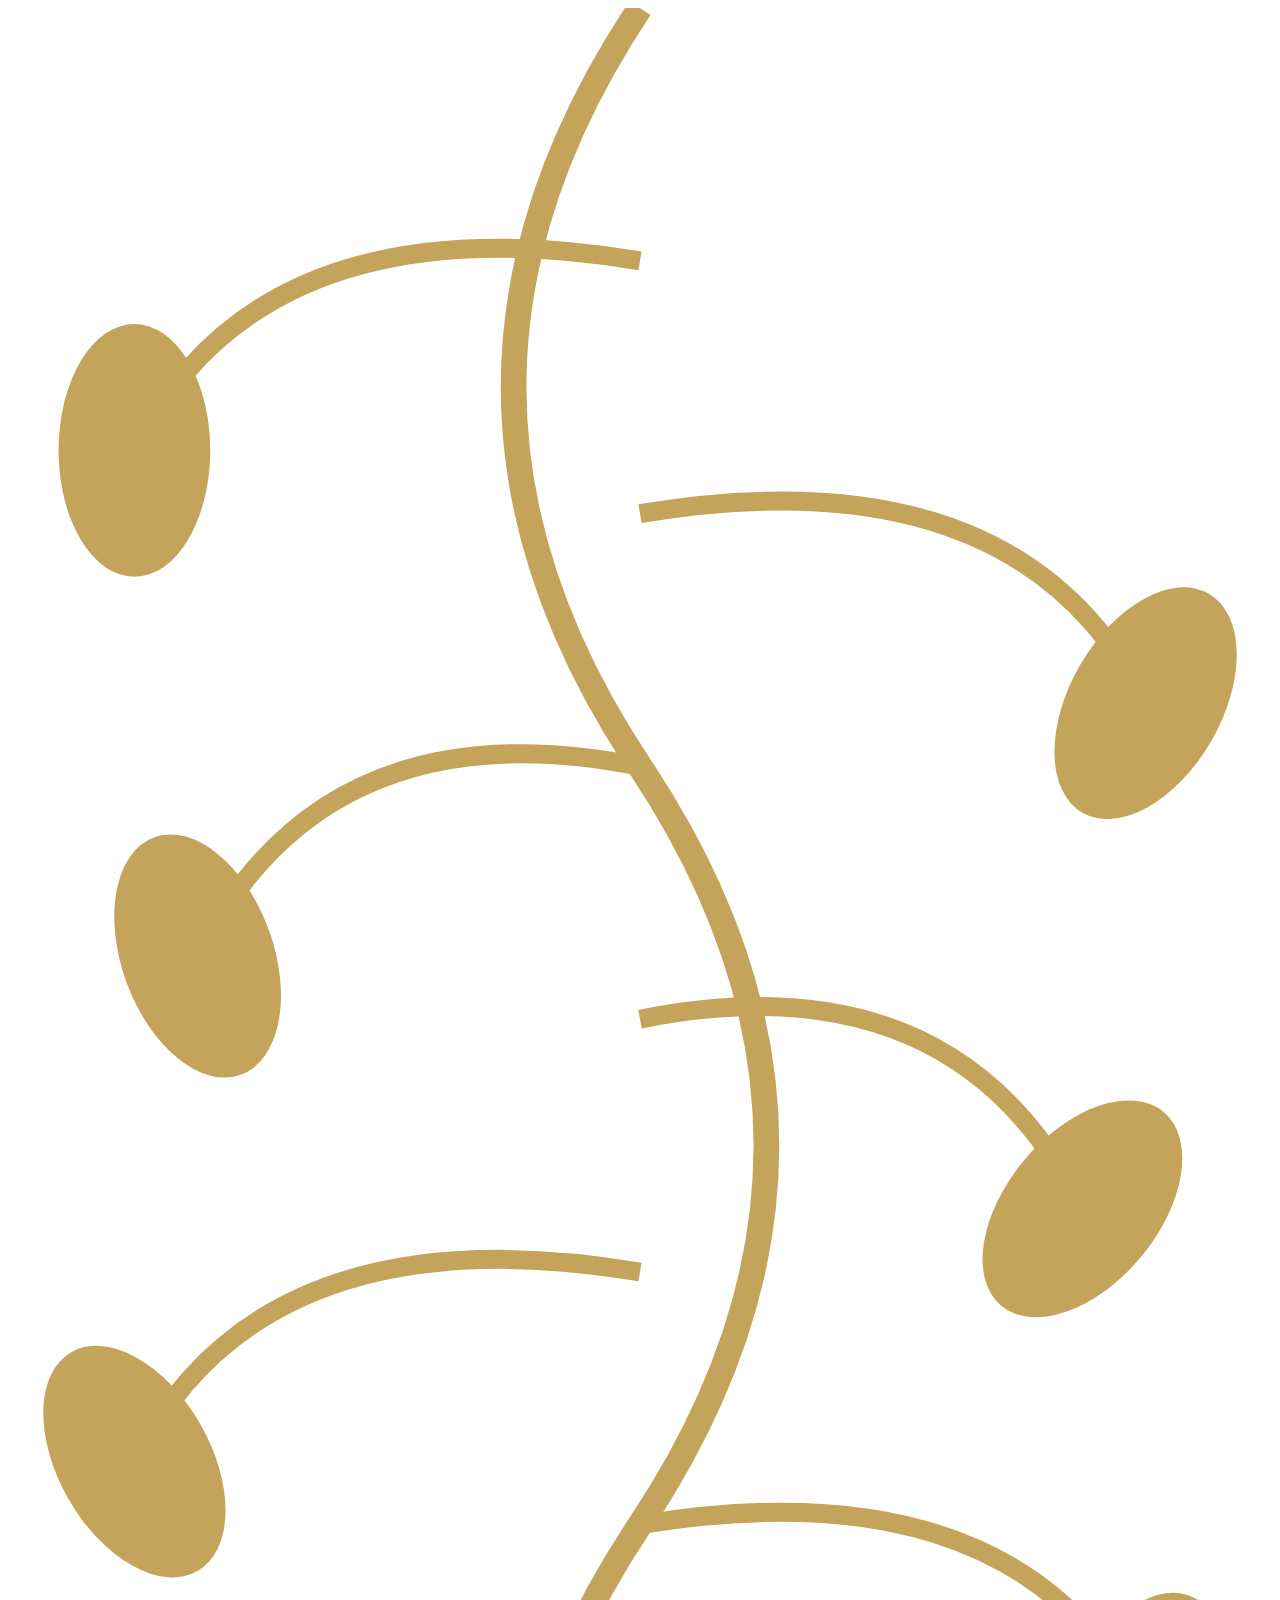
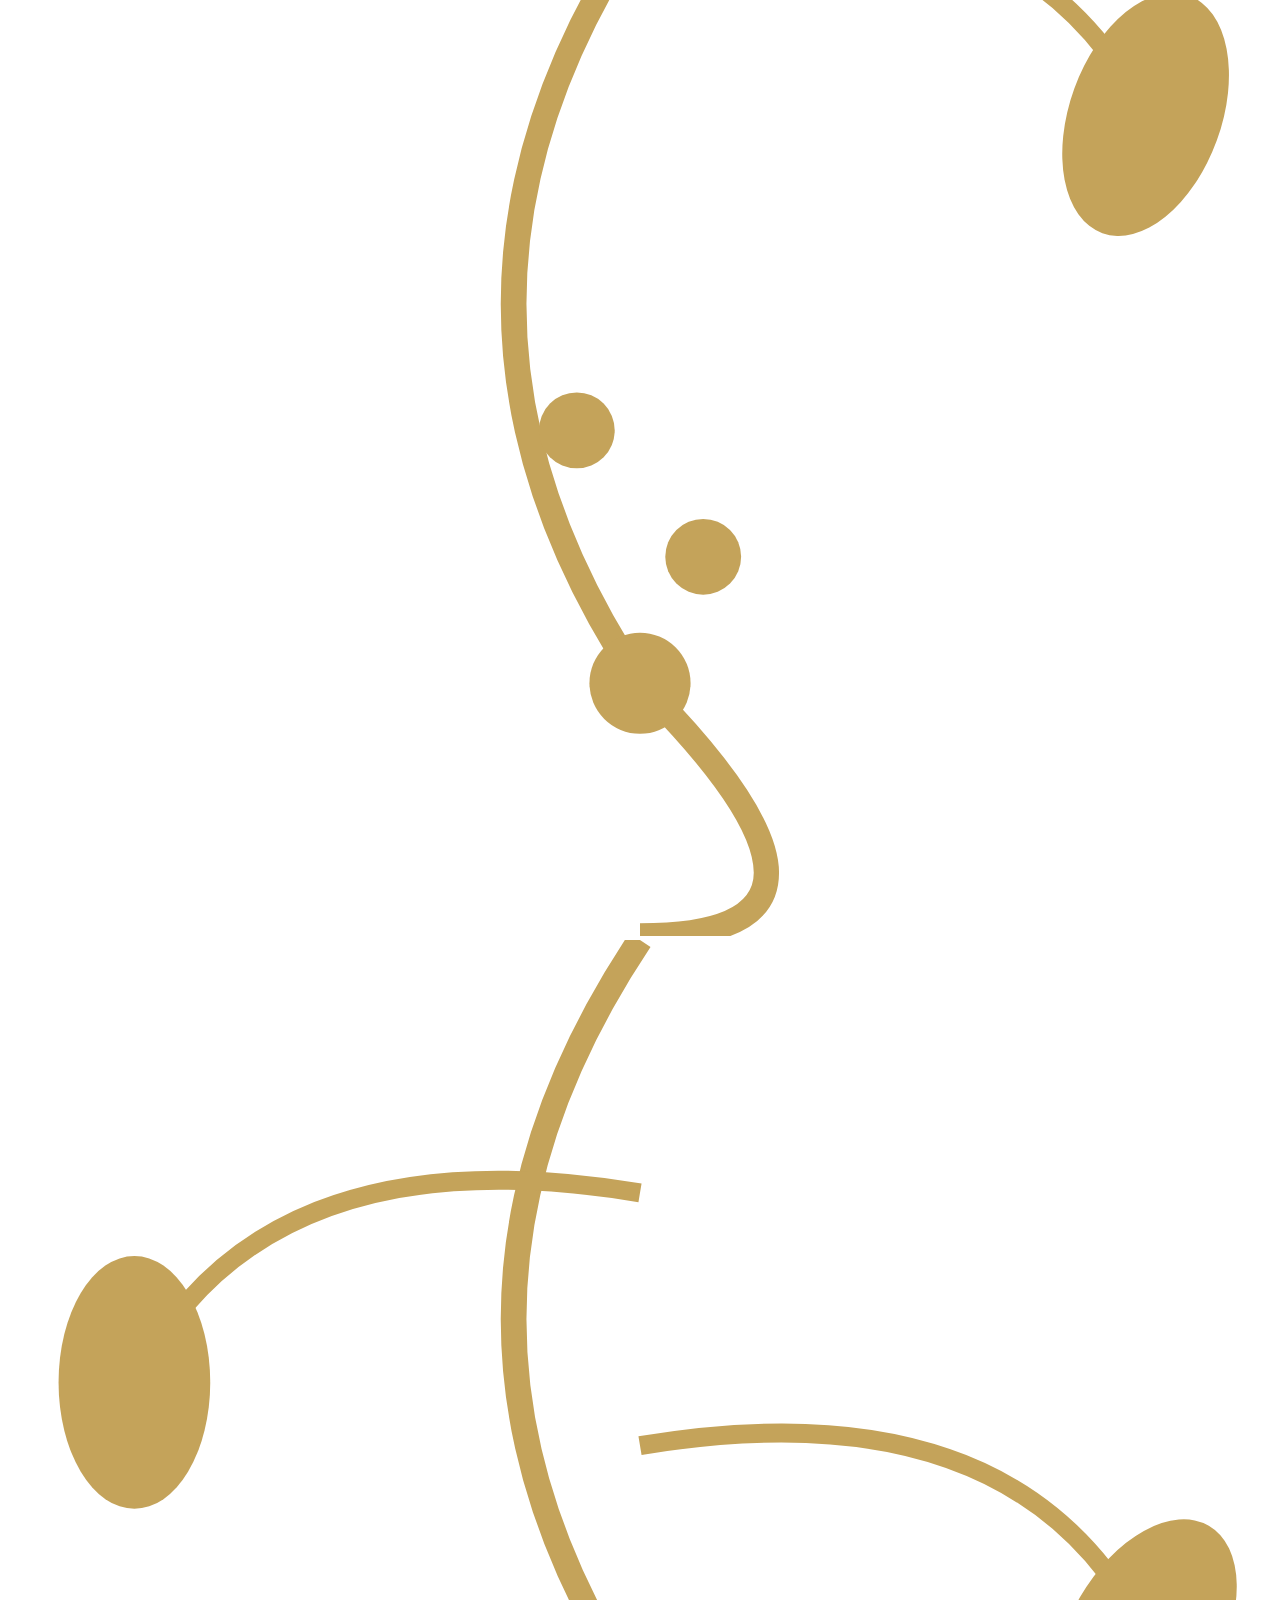
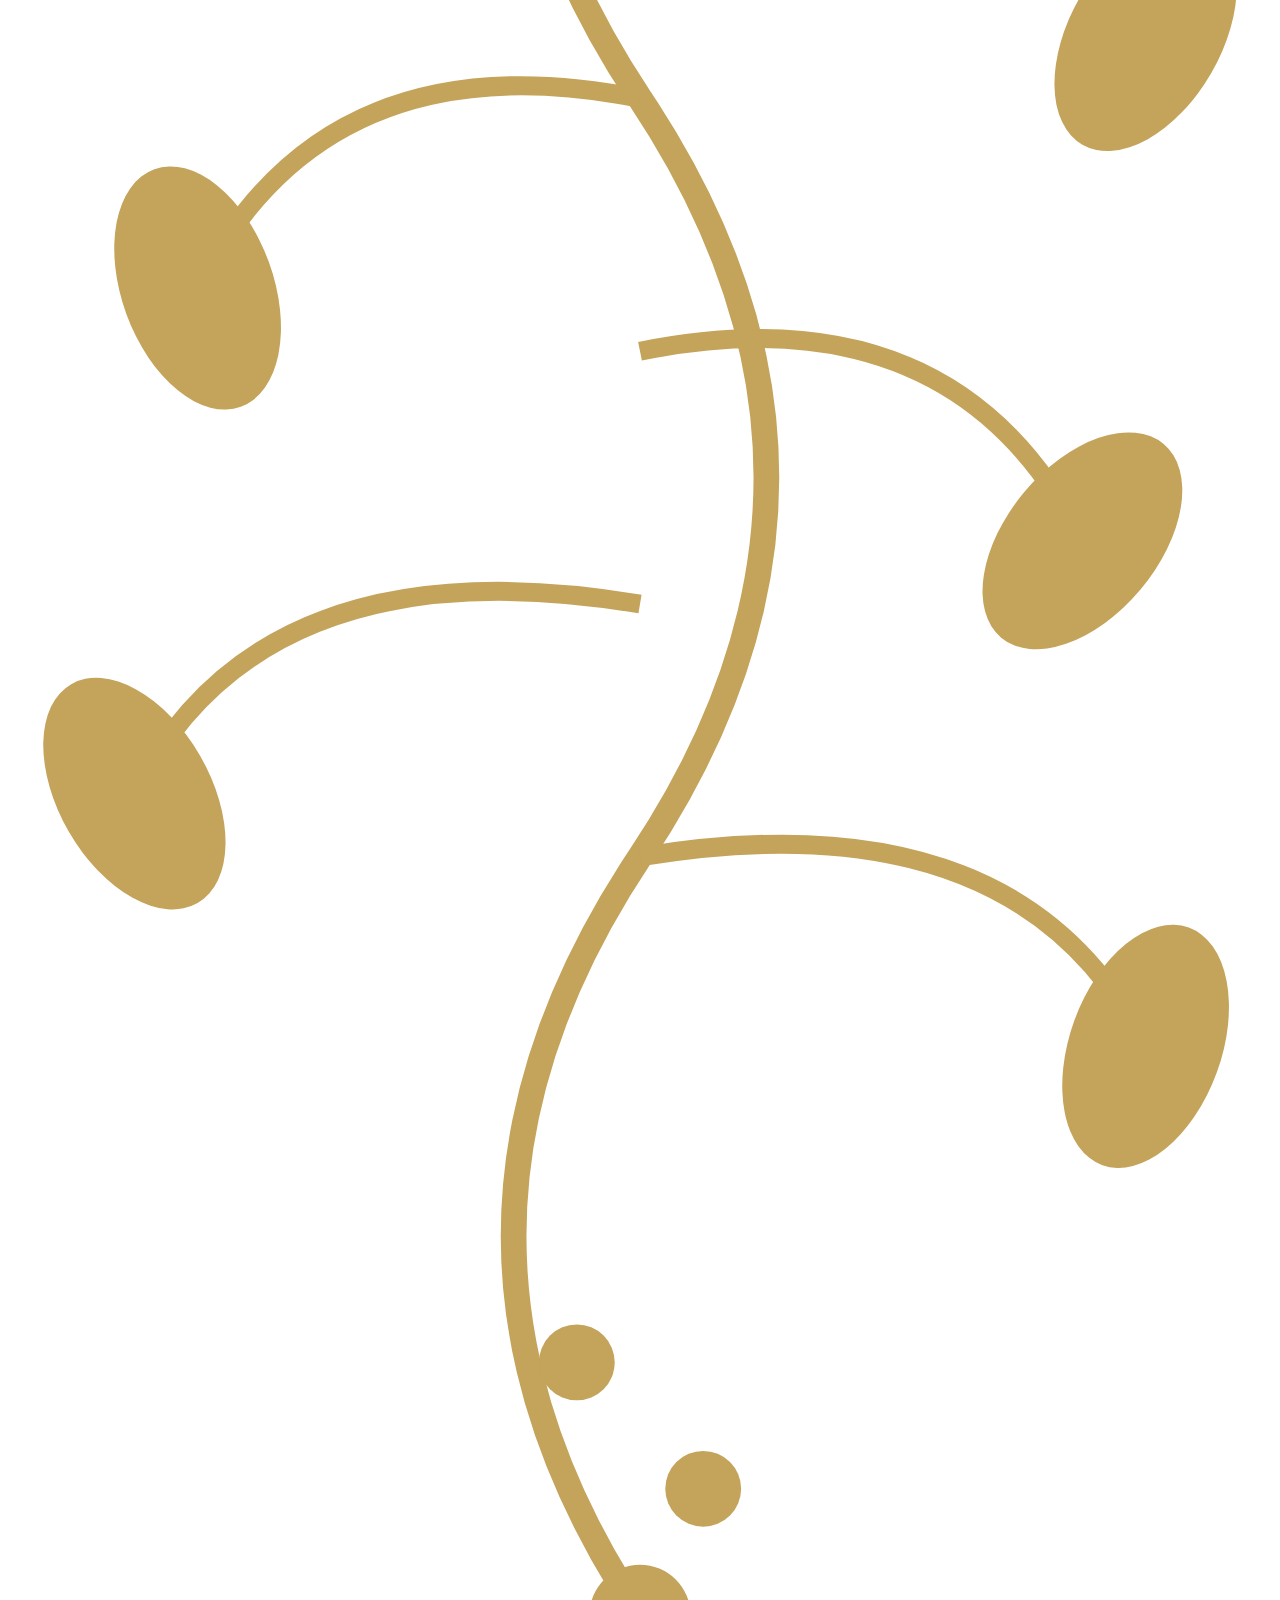
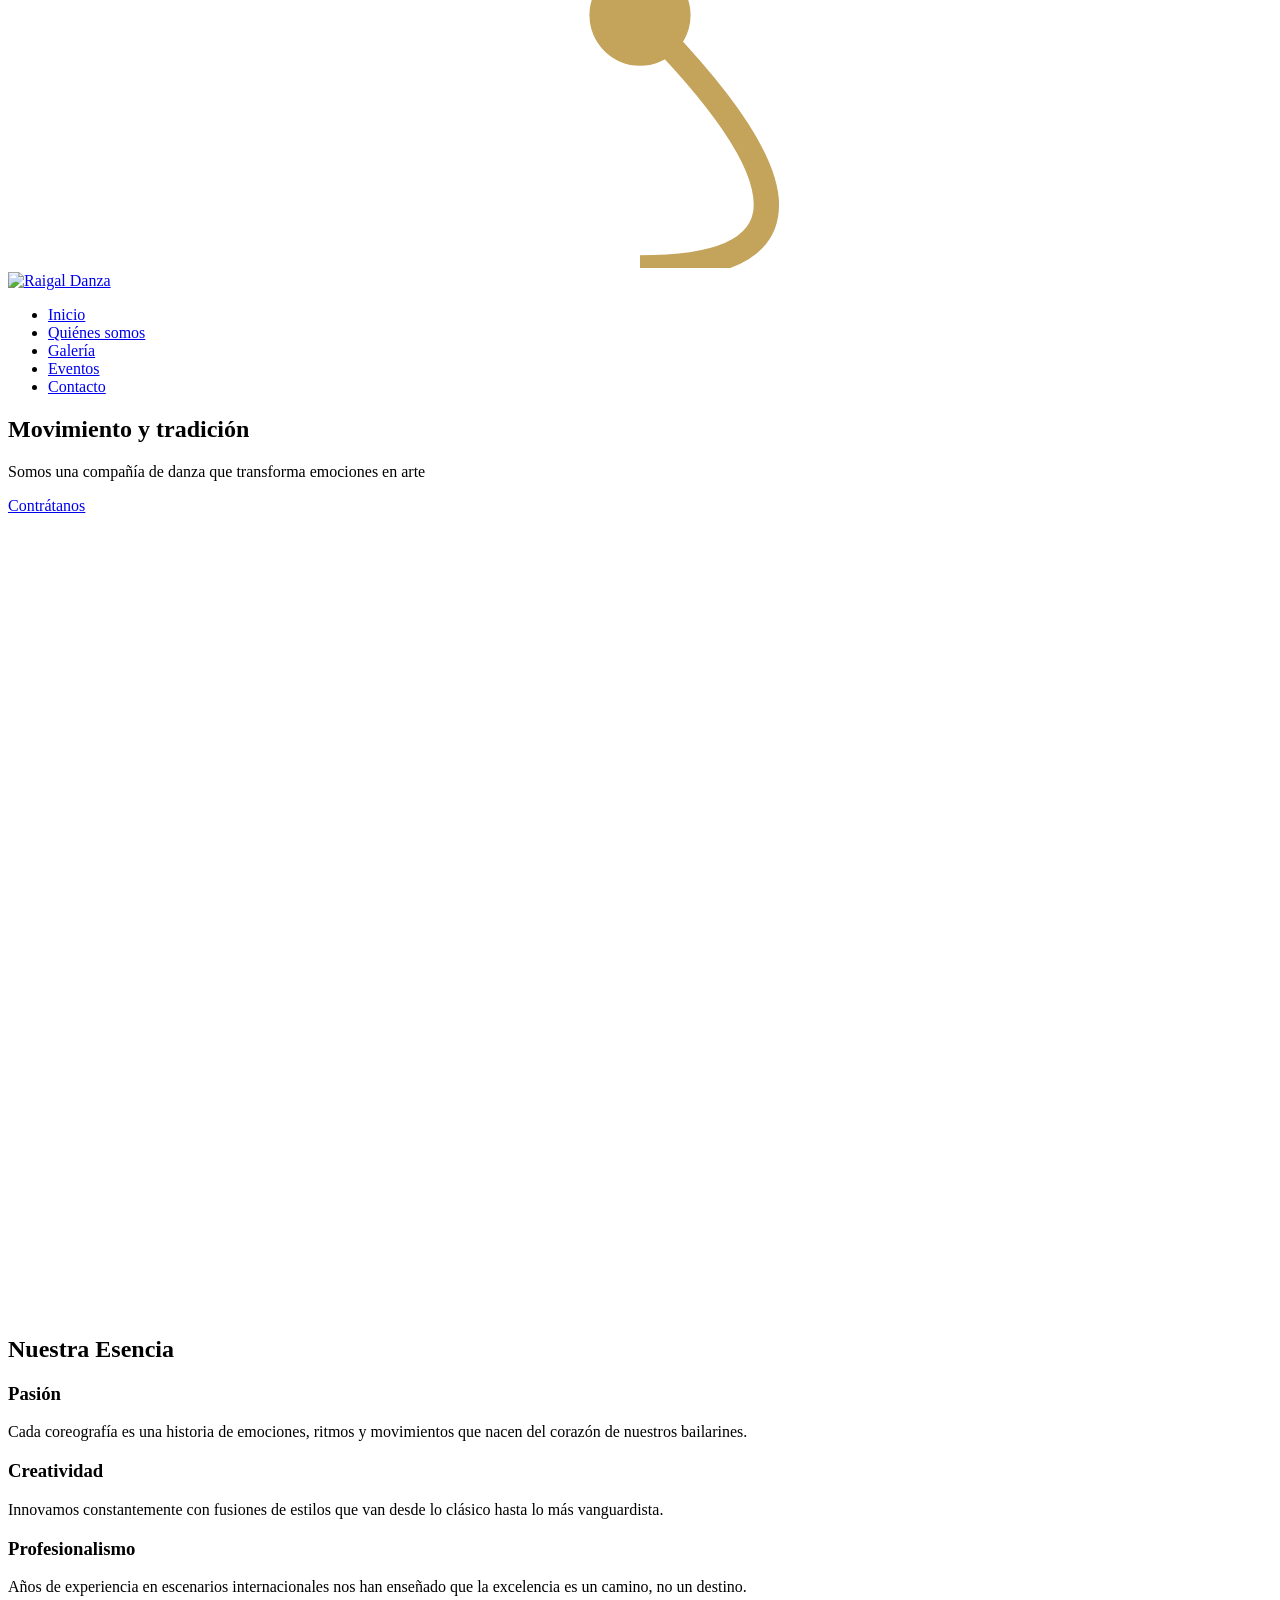
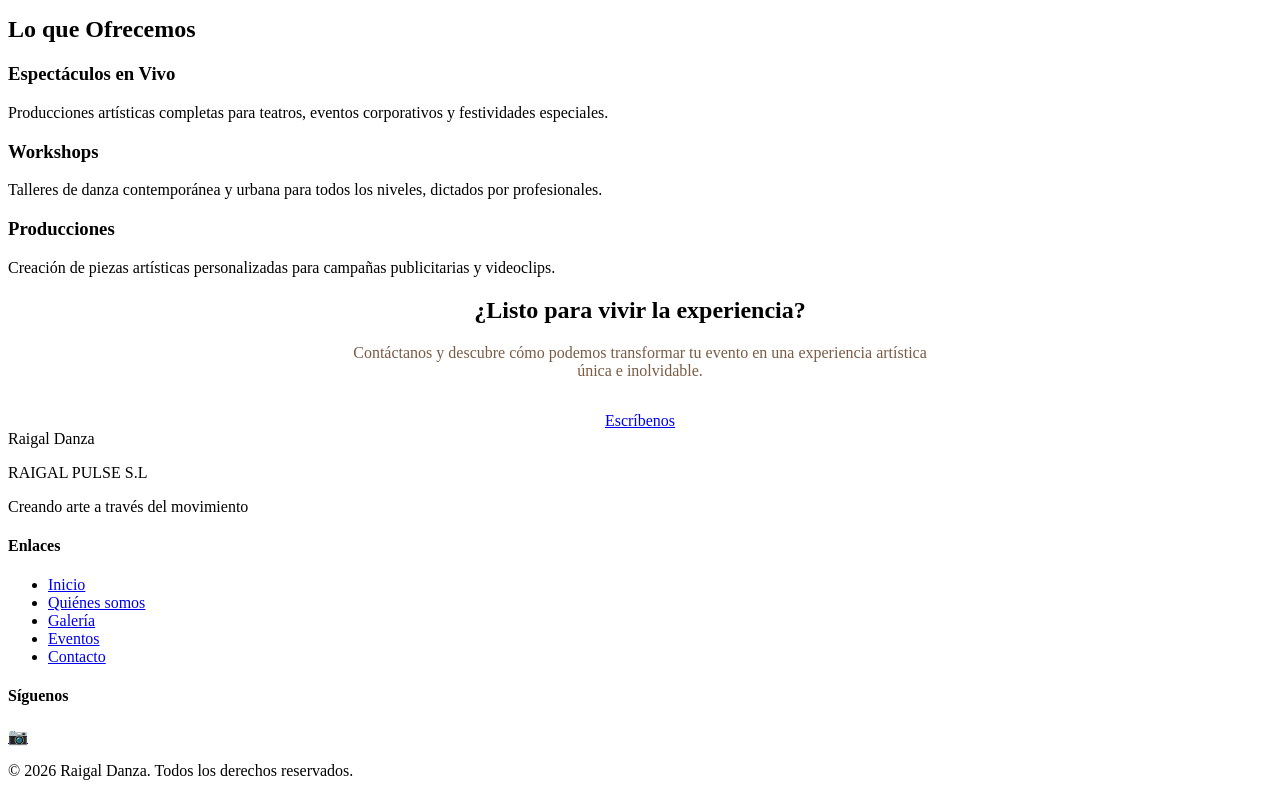
==== index.html @ f5131477 "Add files via upload" ====
<!DOCTYPE html>
<html lang="es">
<head>
    <meta charset="UTF-8">
    <meta name="viewport" content="width=device-width, initial-scale=1.0">
    <title>Raigal Danza</title>
    <link rel="stylesheet" href="css/style.css">
    <link rel="icon" href="data:image/svg+xml,<svg xmlns='http://www.w3.org/2000/svg' viewBox='0 0 100 100'><text y='.9em' font-size='90'>💃</text></svg>">
</head>
<body>
    <!-- Enredaderas decorativas -->
    <div class="vine-decoration vine-left">
        <svg viewBox="0 0 100 200" xmlns="http://www.w3.org/2000/svg">
            <path d="M50 0 Q30 30 50 60 Q70 90 50 120 Q30 150 50 180 Q70 200 50 200" stroke="#c4a35a" stroke-width="2" fill="none"/>
            <path d="M50 20 Q20 15 10 35" stroke="#c4a35a" stroke-width="1.5" fill="none"/>
            <path d="M50 40 Q80 35 90 55" stroke="#c4a35a" stroke-width="1.5" fill="none"/>
            <path d="M50 60 Q25 55 15 75" stroke="#c4a35a" stroke-width="1.5" fill="none"/>
            <path d="M50 80 Q75 75 85 95" stroke="#c4a35a" stroke-width="1.5" fill="none"/>
            <path d="M50 100 Q20 95 10 115" stroke="#c4a35a" stroke-width="1.5" fill="none"/>
            <path d="M50 120 Q80 115 90 135" stroke="#c4a35a" stroke-width="1.5" fill="none"/>
            <ellipse cx="10" cy="35" rx="6" ry="10" fill="#c4a35a"/>
            <ellipse cx="90" cy="55" rx="6" ry="10" fill="#c4a35a" transform="rotate(30 90 55)"/>
            <ellipse cx="15" cy="75" rx="6" ry="10" fill="#c4a35a" transform="rotate(-20 15 75)"/>
            <ellipse cx="85" cy="95" rx="6" ry="10" fill="#c4a35a" transform="rotate(40 85 95)"/>
            <ellipse cx="10" cy="115" rx="6" ry="10" fill="#c4a35a" transform="rotate(-30 10 115)"/>
            <ellipse cx="90" cy="135" rx="6" ry="10" fill="#c4a35a" transform="rotate(20 90 135)"/>
            <circle cx="50" cy="180" r="4" fill="#c4a35a"/>
            <circle cx="45" cy="160" r="3" fill="#c4a35a"/>
            <circle cx="55" cy="170" r="3" fill="#c4a35a"/>
        </svg>
    </div>
    <div class="vine-decoration vine-right">
        <svg viewBox="0 0 100 200" xmlns="http://www.w3.org/2000/svg">
            <path d="M50 0 Q30 30 50 60 Q70 90 50 120 Q30 150 50 180 Q70 200 50 200" stroke="#c4a35a" stroke-width="2" fill="none"/>
            <path d="M50 20 Q20 15 10 35" stroke="#c4a35a" stroke-width="1.5" fill="none"/>
            <path d="M50 40 Q80 35 90 55" stroke="#c4a35a" stroke-width="1.5" fill="none"/>
            <path d="M50 60 Q25 55 15 75" stroke="#c4a35a" stroke-width="1.5" fill="none"/>
            <path d="M50 80 Q75 75 85 95" stroke="#c4a35a" stroke-width="1.5" fill="none"/>
            <path d="M50 100 Q20 95 10 115" stroke="#c4a35a" stroke-width="1.5" fill="none"/>
            <path d="M50 120 Q80 115 90 135" stroke="#c4a35a" stroke-width="1.5" fill="none"/>
            <ellipse cx="10" cy="35" rx="6" ry="10" fill="#c4a35a"/>
            <ellipse cx="90" cy="55" rx="6" ry="10" fill="#c4a35a" transform="rotate(30 90 55)"/>
            <ellipse cx="15" cy="75" rx="6" ry="10" fill="#c4a35a" transform="rotate(-20 15 75)"/>
            <ellipse cx="85" cy="95" rx="6" ry="10" fill="#c4a35a" transform="rotate(40 85 95)"/>
            <ellipse cx="10" cy="115" rx="6" ry="10" fill="#c4a35a" transform="rotate(-30 10 115)"/>
            <ellipse cx="90" cy="135" rx="6" ry="10" fill="#c4a35a" transform="rotate(20 90 135)"/>
            <circle cx="50" cy="180" r="4" fill="#c4a35a"/>
            <circle cx="45" cy="160" r="3" fill="#c4a35a"/>
            <circle cx="55" cy="170" r="3" fill="#c4a35a"/>
        </svg>
    </div>
    <nav class="navbar">
        <div class="nav-container">
            <a href="index.html" class="logo">
                <img src="images/logo.jpg" alt="Raigal Danza" class="logo-img">
            </a>
            <ul class="nav-menu">
                <li><a href="index.html" class="nav-link active">Inicio</a></li>
                <li><a href="compania.html" class="nav-link">Quiénes somos</a></li>
                <li><a href="galeria.html" class="nav-link">Galería</a></li>
                <li><a href="eventos.html" class="nav-link">Eventos</a></li>
                <li><a href="contacto.html" class="nav-link">Contacto</a></li>
            </ul>
            <div class="hamburger">
                <span></span>
                <span></span>
                <span></span>
            </div>
        </div>
    </nav>

    <section class="hero" style="height: 100vh; background: linear-gradient(rgba(255, 255, 255, 0.85), rgba(255, 255, 255, 0.85)), url('images/company/fondo.jpg') center/cover no-repeat;">
        <div class="hero-content">
            <h1>Movimiento y <span>tradición</span></h1>
            <p>Somos una compañía de danza que transforma emociones en arte</p>
            <a href="contacto.html" class="btn">Contrátanos</a>
        </div>
    </section>

    <section class="container">
        <h2 class="section-title fade-in">Nuestra <span>Esencia</span></h2>
        <div class="about-grid">
            <div class="about-card fade-in">
                <h3>Pasión</h3>
                <p>Cada coreografía es una historia de emociones, ritmos y movimientos que nacen del corazón de nuestros bailarines.</p>
            </div>
            <div class="about-card fade-in">
                <h3>Creatividad</h3>
                <p>Innovamos constantemente con fusiones de estilos que van desde lo clásico hasta lo más vanguardista.</p>
            </div>
            <div class="about-card fade-in">
                <h3>Profesionalismo</h3>
                <p>Años de experiencia en escenarios internacionales nos han enseñado que la excelencia es un camino, no un destino.</p>
            </div>
        </div>
    </section>

    <section class="container">
        <h2 class="section-title fade-in">Lo que <span>Ofrecemos</span></h2>
        <div class="about-grid">
            <div class="about-card fade-in">
                <h3>Espectáculos en Vivo</h3>
                <p>Producciones artísticas completas para teatros, eventos corporativos y festividades especiales.</p>
            </div>
            <div class="about-card fade-in">
                <h3>Workshops</h3>
                <p>Talleres de danza contemporánea y urbana para todos los niveles, dictados por profesionales.</p>
            </div>
            <div class="about-card fade-in">
                <h3>Producciones</h3>
                <p>Creación de piezas artísticas personalizadas para campañas publicitarias y videoclips.</p>
            </div>
        </div>
    </section>

    <section class="container" style="text-align: center;">
        <h2 class="section-title fade-in">¿Listo para vivir la <span>experiencia</span>?</h2>
        <p class="fade-in" style="max-width: 600px; margin: 0 auto 2rem; color: #7a5c45;">
            Contáctanos y descubre cómo podemos transformar tu evento en una experiencia artística única e inolvidable.
        </p>
        <a href="contacto.html" class="btn fade-in">Escríbenos</a>
    </section>

    <footer>
        <div class="container">
            <div class="footer-content">
                <div class="footer-section">
                    <div class="footer-logo">Raigal Danza</div>
                    <p>RAIGAL PULSE S.L</p>
                    <p style="margin-top: 0.5rem;">Creando arte a través del movimiento</p>
                </div>
                <div class="footer-section">
                    <h4>Enlaces</h4>
                    <ul>
                        <li><a href="index.html">Inicio</a></li>
                        <li><a href="compania.html">Quiénes somos</a></li>
                        <li><a href="galeria.html">Galería</a></li>
                        <li><a href="eventos.html">Eventos</a></li>
                        <li><a href="contacto.html">Contacto</a></li>
                    </ul>
                </div>
                <div class="footer-section">
                    <h4>Síguenos</h4>
                    <div class="social-links">
                        <a href="https://www.instagram.com/ciaraigaldanza" target="_blank" title="Instagram">📷</a>
                    </div>
                </div>
            </div>
            <div class="footer-bottom">
                <p>© 2026 Raigal Danza. Todos los derechos reservados.</p>
            </div>
        </div>
    </footer>

    <script src="js/script.js"></script>
</body>
</html>
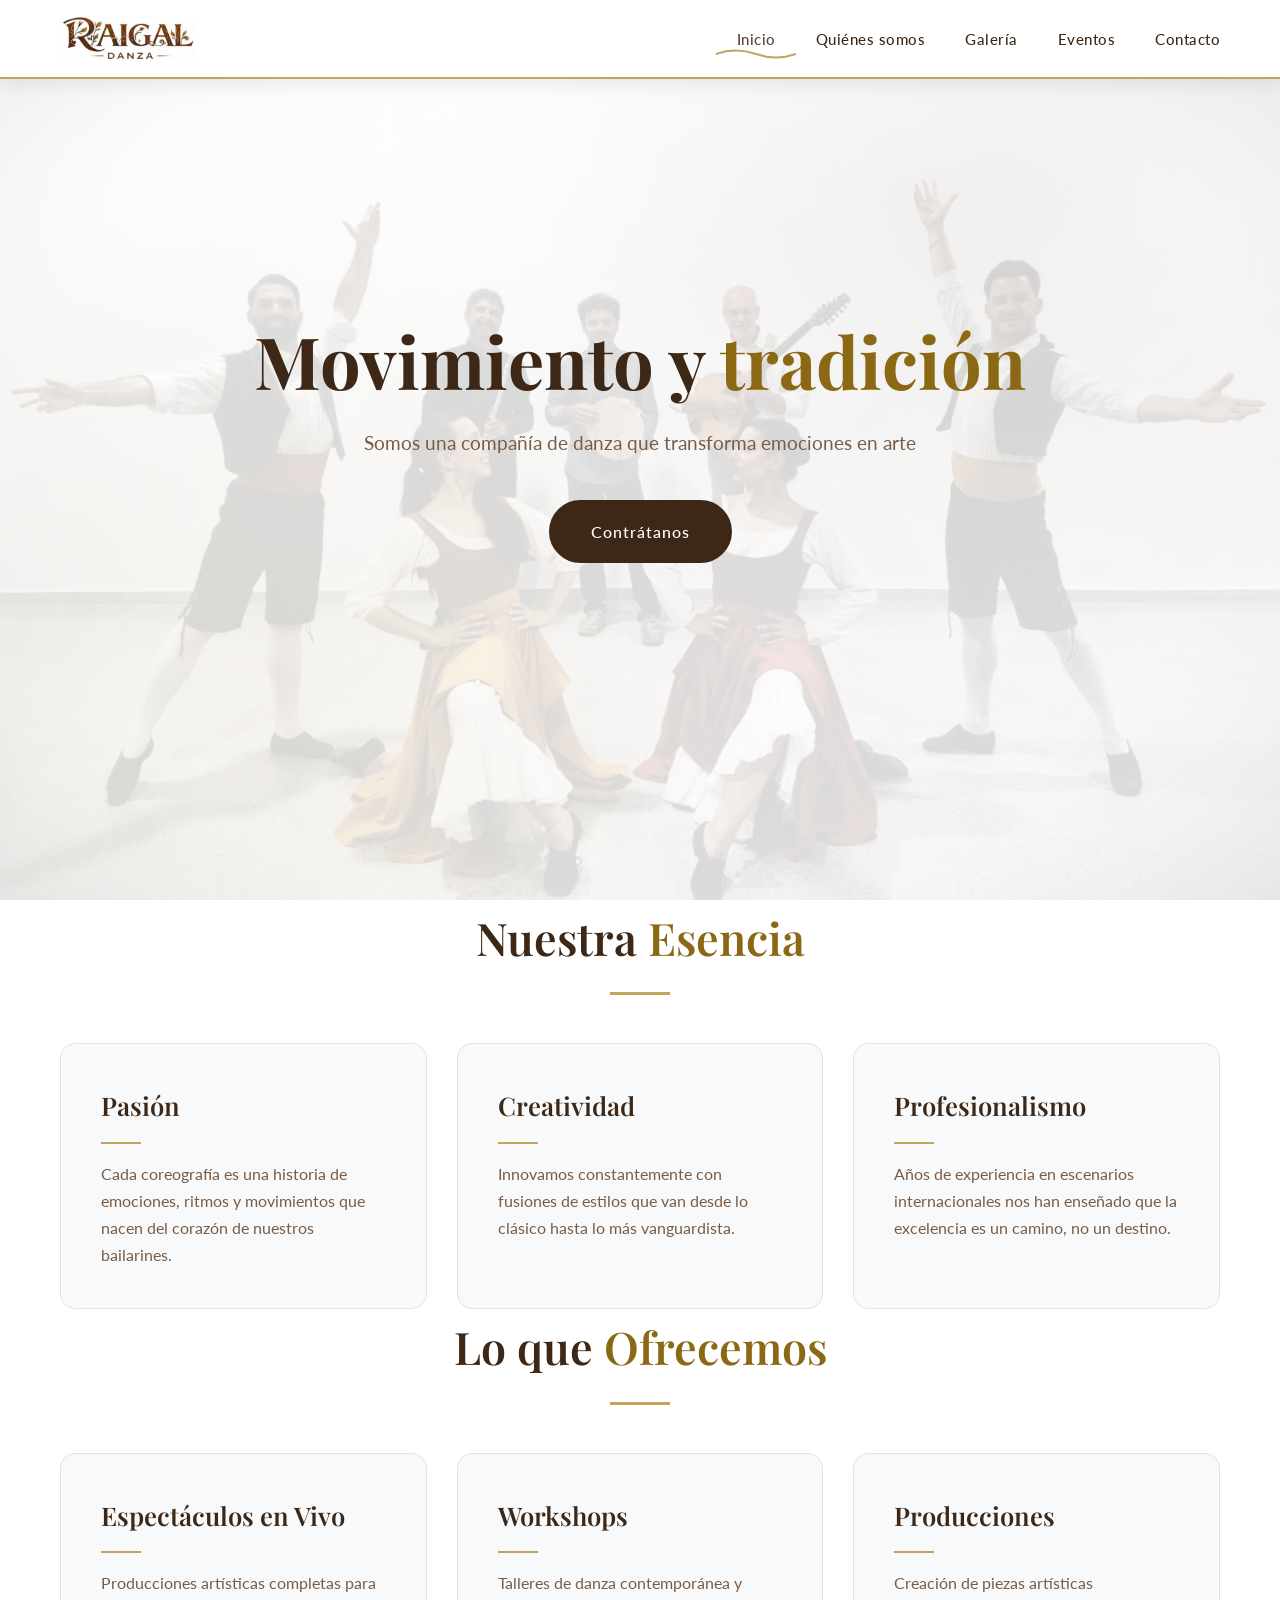
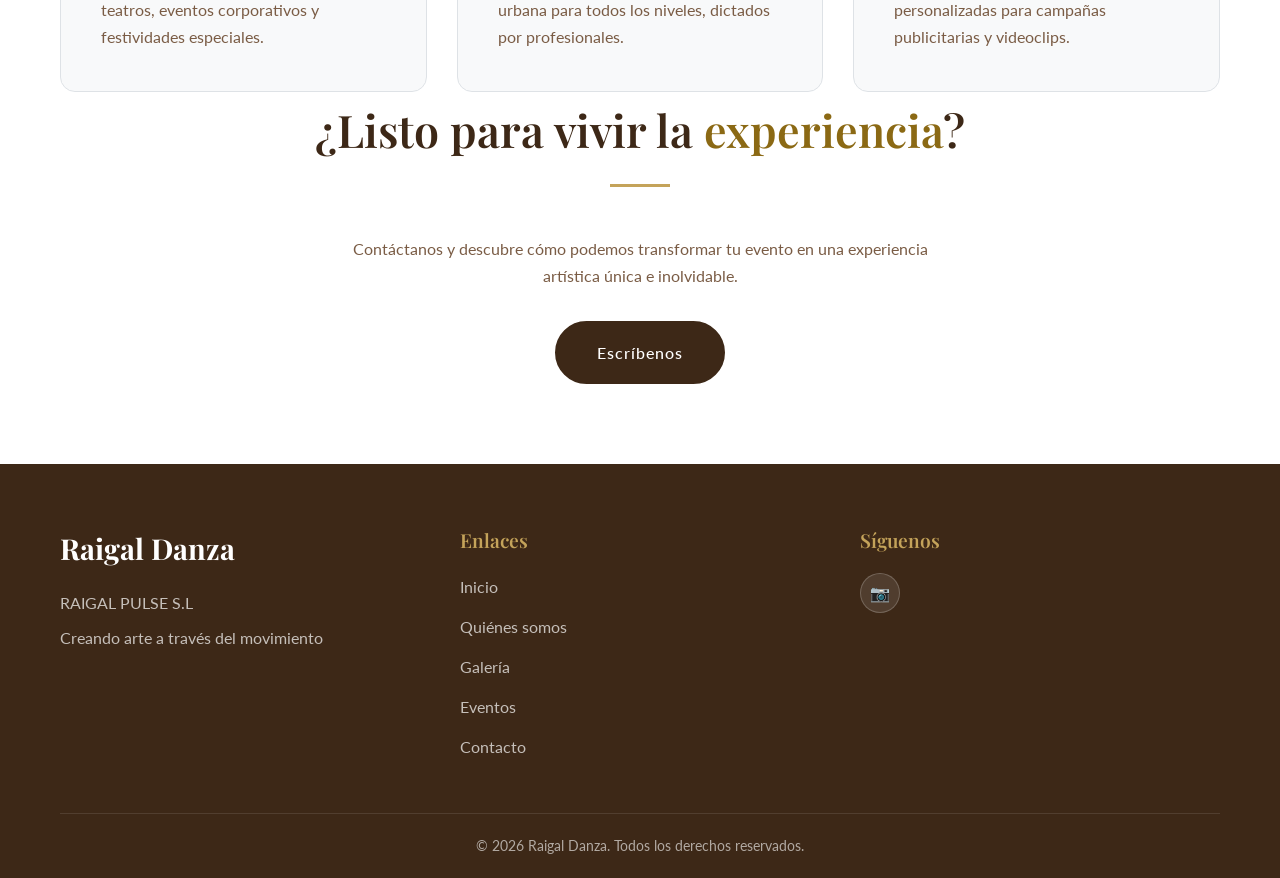
==== commit 62fc8855: "Add files via upload" ====
--- a/index.html
+++ b/index.html
@@ -5,7 +5,7 @@
     <meta name="viewport" content="width=device-width, initial-scale=1.0">
     <title>Raigal Danza</title>
     <link rel="stylesheet" href="css/style.css">
-    <link rel="icon" href="data:image/svg+xml,<svg xmlns='http://www.w3.org/2000/svg' viewBox='0 0 100 100'><text y='.9em' font-size='90'>💃</text></svg>">
+    <link rel="icon" href="images/favicon.png" type="image/png">
 </head>
 <body>
     <!-- Enredaderas decorativas -->
--- a/css/style.css
+++ b/css/style.css
@@ -0,0 +1,814 @@
+@import url('https://fonts.googleapis.com/css2?family=Playfair+Display:wght@400;500;600;700&family=Lato:wght@300;400;500;600&display=swap');
+
+:root {
+    --white: #ffffff;
+    --white-light: #f8f9fa;
+    --white-dark: #e9ecef;
+    --white-medium: #f0f0f0;
+    --brown-dark: #3d2817;
+    --brown: #5c4033;
+    --brown-light: #7a5c45;
+    --black: #1a1a1a;
+    --black-light: #2d2d2d;
+    --accent: #8b6914;
+    --accent-gold: #c4a35a;
+    --border-light: #dee2e6;
+    --shadow: rgba(0, 0, 0, 0.1);
+}
+
+* {
+    margin: 0;
+    padding: 0;
+    box-sizing: border-box;
+}
+
+html {
+    scroll-behavior: smooth;
+}
+
+body {
+    font-family: 'Lato', sans-serif;
+    background-color: var(--white);
+    color: var(--brown-dark);
+    line-height: 1.7;
+    overflow-x: hidden;
+    position: relative;
+}
+
+/* Decorative vines SVG */
+.vine-decoration {
+    position: fixed;
+    width: 200px;
+    height: 400px;
+    pointer-events: none;
+    z-index: 0;
+    opacity: 0.25;
+}
+
+.vine-left {
+    top: 0;
+    left: 0;
+}
+
+.vine-right {
+    bottom: 0;
+    right: 0;
+    transform: scaleX(-1);
+}
+
+.vine-decoration svg {
+    width: 100%;
+    height: 100%;
+}
+
+h1, h2, h3, h4, h5, h6 {
+    font-family: 'Playfair Display', serif;
+    font-weight: 600;
+    color: var(--brown-dark);
+}
+
+a {
+    text-decoration: none;
+    color: inherit;
+}
+
+ul {
+    list-style: none;
+}
+
+.container {
+    max-width: 1200px;
+    margin: 0 auto;
+    padding: 0 20px;
+}
+
+/* Navigation */
+.navbar {
+    position: fixed;
+    top: 0;
+    left: 0;
+    right: 0;
+    z-index: 1000;
+    background: var(--white);
+    box-shadow: 0 2px 20px var(--shadow);
+    padding: 1rem 0;
+    transition: all 0.3s ease;
+    border-bottom: 2px solid var(--accent-gold);
+}
+
+.navbar.scrolled {
+    padding: 0.8rem 0;
+    box-shadow: 0 4px 30px rgba(61, 40, 23, 0.15);
+}
+
+.nav-container {
+    display: flex;
+    justify-content: space-between;
+    align-items: center;
+    max-width: 1200px;
+    margin: 0 auto;
+    padding: 0 20px;
+}
+
+.logo {
+    font-family: 'Playfair Display', serif;
+    font-size: 1.6rem;
+    font-weight: 700;
+    color: var(--brown-dark);
+    letter-spacing: 2px;
+    display: flex;
+    align-items: center;
+    gap: 0.8rem;
+}
+
+.logo-img {
+    height: 45px;
+    width: auto;
+    object-fit: contain;
+}
+
+.nav-menu {
+    display: flex;
+    gap: 2.5rem;
+}
+
+.nav-link {
+    font-weight: 500;
+    position: relative;
+    padding: 0.5rem 0;
+    transition: color 0.3s ease;
+    color: var(--brown-dark);
+    font-size: 0.95rem;
+    letter-spacing: 0.5px;
+}
+
+.nav-link::after {
+    content: '';
+    position: absolute;
+    bottom: -6px;
+    left: 50%;
+    transform: translateX(-50%);
+    width: 0;
+    height: 15px;
+    background-image: url("data:image/svg+xml,%3Csvg xmlns='http://www.w3.org/2000/svg' viewBox='0 0 80 15'%3E%3Cpath d='M0 7 Q20 0 40 7 Q60 14 80 7' stroke='%23c4a35a' stroke-width='2' fill='none'/%3E%3C/svg%3E");
+    background-size: contain;
+    background-repeat: no-repeat;
+    transition: width 0.3s ease;
+}
+
+.nav-link:hover {
+    color: var(--brown);
+}
+
+.nav-link:hover::after {
+    width: 80px;
+}
+
+.nav-link.active {
+    color: var(--brown);
+}
+
+.nav-link.active::after {
+    width: 80px;
+}
+
+.hamburger {
+    display: none;
+    cursor: pointer;
+    flex-direction: column;
+    gap: 5px;
+}
+
+.hamburger span {
+    width: 28px;
+    height: 3px;
+    background: var(--brown-dark);
+    transition: all 0.3s ease;
+    border-radius: 2px;
+}
+
+/* Hero Section */
+.hero {
+    height: 100vh;
+    background: linear-gradient(rgba(255, 255, 255, 0.92), rgba(255, 255, 255, 0.92)),
+                url('https://images.unsplash.com/photo-1508700115892-45ecd05ae2ad?w=1920') center/cover;
+    display: flex;
+    align-items: center;
+    justify-content: center;
+    text-align: center;
+    position: relative;
+    padding-top: 80px;
+}
+
+.hero::before {
+    content: '';
+    position: absolute;
+    top: 0;
+    left: 0;
+    right: 0;
+    bottom: 0;
+    background: 
+        radial-gradient(circle at 20% 80%, rgba(196, 163, 90, 0.05) 0%, transparent 40%),
+        radial-gradient(circle at 80% 20%, rgba(61, 40, 23, 0.05) 0%, transparent 40%);
+    pointer-events: none;
+}
+
+.hero-content {
+    z-index: 1;
+    max-width: 800px;
+}
+
+.hero h1 {
+    font-family: 'Playfair Display', serif;
+    font-size: 4.5rem;
+    font-weight: 700;
+    margin-bottom: 1.5rem;
+    animation: fadeInUp 1s ease;
+    color: var(--brown-dark);
+    line-height: 1.2;
+}
+
+.hero h1 span {
+    color: var(--accent);
+}
+
+.hero p {
+    font-size: 1.2rem;
+    color: var(--brown-light);
+    margin-bottom: 2.5rem;
+    animation: fadeInUp 1s ease 0.3s both;
+}
+
+.btn {
+    display: inline-block;
+    padding: 1rem 2.5rem;
+    background: var(--brown-dark);
+    color: var(--white);
+    font-weight: 500;
+    border-radius: 50px;
+    transition: all 0.3s ease;
+    animation: fadeInUp 1s ease 0.6s both;
+    border: 2px solid var(--brown-dark);
+    letter-spacing: 1px;
+}
+
+.btn:hover {
+    background: transparent;
+    color: var(--brown-dark);
+    transform: translateY(-3px);
+    box-shadow: 0 10px 30px rgba(61, 40, 23, 0.2);
+}
+
+/* Sections */
+section {
+    padding: 100px 0;
+}
+
+.section-title {
+    font-size: 2.8rem;
+    text-align: center;
+    margin-bottom: 3rem;
+    position: relative;
+    color: var(--brown-dark);
+}
+
+.section-title::after {
+    content: '';
+    display: block;
+    width: 60px;
+    height: 3px;
+    background: var(--accent-gold);
+    margin: 1rem auto 0;
+}
+
+.section-title span {
+    color: var(--accent);
+}
+
+/* About Section */
+.about-grid {
+    display: grid;
+    grid-template-columns: repeat(auto-fit, minmax(300px, 1fr));
+    gap: 30px;
+}
+
+.about-card {
+    background: var(--white-light);
+    padding: 2.5rem;
+    border-radius: 15px;
+    transition: all 0.3s ease;
+    border: 1px solid var(--border-light);
+}
+
+.about-card:hover {
+    transform: translateY(-8px);
+    box-shadow: 0 15px 40px rgba(61, 40, 23, 0.12);
+    border-color: var(--accent-gold);
+}
+
+.about-card h3 {
+    font-size: 1.6rem;
+    margin-bottom: 1rem;
+    color: var(--brown-dark);
+    position: relative;
+    padding-bottom: 1rem;
+}
+
+.about-card h3::after {
+    content: '';
+    position: absolute;
+    bottom: 0;
+    left: 0;
+    width: 40px;
+    height: 2px;
+    background: var(--accent-gold);
+}
+
+.about-card p {
+    color: var(--brown-light);
+    font-size: 1rem;
+}
+
+/* Gallery */
+.gallery-grid {
+    display: grid;
+    grid-template-columns: repeat(auto-fill, minmax(280px, 1fr));
+    gap: 25px;
+}
+
+.gallery-item {
+    position: relative;
+    overflow: hidden;
+    border-radius: 15px;
+    cursor: pointer;
+    aspect-ratio: 1;
+    border: 3px solid var(--white-dark);
+    transition: all 0.3s ease;
+}
+
+.gallery-item:hover {
+    border-color: var(--accent-gold);
+}
+
+.gallery-item img {
+    width: 100%;
+    height: 100%;
+    object-fit: cover;
+    transition: transform 0.5s ease;
+}
+
+.gallery-item:hover img {
+    transform: scale(1.1);
+}
+
+.gallery-overlay {
+    position: absolute;
+    inset: 0;
+    background: linear-gradient(to top, rgba(61, 40, 23, 0.9), transparent);
+    display: flex;
+    align-items: flex-end;
+    padding: 1.5rem;
+    opacity: 0;
+    transition: opacity 0.3s ease;
+}
+
+.gallery-item:hover .gallery-overlay {
+    opacity: 1;
+}
+
+.gallery-overlay span {
+    font-family: 'Playfair Display', serif;
+    font-size: 1.4rem;
+    color: var(--white);
+}
+
+/* Videos Section */
+.videos-section {
+    margin-top: 60px;
+}
+
+.videos-section h2 {
+    font-size: 2rem;
+    margin-bottom: 2rem;
+    color: var(--brown-dark);
+    text-align: center;
+}
+
+.video-grid {
+    display: grid;
+    grid-template-columns: repeat(auto-fit, minmax(400px, 1fr));
+    gap: 30px;
+}
+
+.video-container {
+    position: relative;
+    padding-bottom: 56.25%;
+    height: 0;
+    border-radius: 15px;
+    overflow: hidden;
+    border: 3px solid var(--white-dark);
+}
+
+.video-container iframe {
+    position: absolute;
+    top: 0;
+    left: 0;
+    width: 100%;
+    height: 100%;
+    border: none;
+}
+
+/* Events */
+.events-timeline {
+    max-width: 800px;
+    margin: 0 auto;
+}
+
+.event-card {
+    background: var(--white-light);
+    border-radius: 15px;
+    padding: 2rem;
+    margin-bottom: 2rem;
+    display: flex;
+    gap: 2rem;
+    align-items: center;
+    border: 1px solid var(--border-light);
+    transition: all 0.3s ease;
+}
+
+.event-card:hover {
+    border-color: var(--accent-gold);
+    box-shadow: 0 10px 30px rgba(61, 40, 23, 0.1);
+}
+
+.event-date {
+    background: var(--brown-dark);
+    padding: 1rem 1.5rem;
+    border-radius: 12px;
+    text-align: center;
+    min-width: 90px;
+    flex-shrink: 0;
+}
+
+.event-date .day {
+    font-family: 'Playfair Display', serif;
+    font-size: 2.2rem;
+    font-weight: 700;
+    line-height: 1;
+    color: var(--white);
+}
+
+.event-date .month {
+    font-size: 0.85rem;
+    text-transform: uppercase;
+    color: var(--accent-gold);
+    font-weight: 600;
+    letter-spacing: 1px;
+}
+
+.event-info h3 {
+    font-size: 1.5rem;
+    margin-bottom: 0.5rem;
+    color: var(--brown-dark);
+}
+
+.event-info .location {
+    color: var(--accent);
+    margin-bottom: 0.3rem;
+    font-weight: 500;
+}
+
+.event-info .time {
+    color: var(--brown-light);
+    font-size: 0.9rem;
+}
+
+/* Contact */
+.contact-wrapper {
+    display: grid;
+    grid-template-columns: 1fr 1fr;
+    gap: 60px;
+}
+
+.contact-info h3 {
+    font-size: 1.8rem;
+    margin-bottom: 2rem;
+    color: var(--brown-dark);
+}
+
+.contact-item {
+    display: flex;
+    align-items: center;
+    gap: 1rem;
+    margin-bottom: 1.5rem;
+}
+
+.contact-icon {
+    width: 50px;
+    height: 50px;
+    background: var(--brown-dark);
+    border-radius: 50%;
+    display: flex;
+    align-items: center;
+    justify-content: center;
+    font-size: 1.2rem;
+    color: var(--white);
+    flex-shrink: 0;
+}
+
+.contact-item div p:first-child {
+    font-weight: 600;
+    color: var(--brown-dark);
+}
+
+.contact-item div p:last-child {
+    color: var(--brown-light);
+    font-size: 0.95rem;
+}
+
+.contact-form {
+    background: var(--white-light);
+    padding: 2.5rem;
+    border-radius: 20px;
+    border: 1px solid var(--border-light);
+}
+
+.form-group {
+    margin-bottom: 1.5rem;
+}
+
+.form-group label {
+    display: block;
+    margin-bottom: 0.5rem;
+    color: var(--brown-dark);
+    font-weight: 500;
+}
+
+.form-group input,
+.form-group textarea,
+.form-group select {
+    width: 100%;
+    padding: 1rem;
+    background: var(--white);
+    border: 2px solid var(--border-light);
+    border-radius: 10px;
+    color: var(--brown-dark);
+    font-family: 'Lato', sans-serif;
+    transition: all 0.3s ease;
+}
+
+.form-group input:focus,
+.form-group textarea:focus,
+.form-group select:focus {
+    outline: none;
+    border-color: var(--brown-dark);
+}
+
+.form-group textarea {
+    min-height: 150px;
+    resize: vertical;
+}
+
+.submit-btn {
+    width: 100%;
+    padding: 1.2rem;
+    background: var(--brown-dark);
+    border: 2px solid var(--brown-dark);
+    border-radius: 10px;
+    color: var(--white);
+    font-weight: 600;
+    font-size: 1rem;
+    cursor: pointer;
+    transition: all 0.3s ease;
+    letter-spacing: 1px;
+}
+
+.submit-btn:hover {
+    background: transparent;
+    color: var(--brown-dark);
+}
+
+/* Footer */
+footer {
+    background: var(--brown-dark);
+    padding: 60px 0 20px;
+    margin-top: 80px;
+}
+
+.footer-content {
+    display: grid;
+    grid-template-columns: repeat(auto-fit, minmax(220px, 1fr));
+    gap: 40px;
+    margin-bottom: 40px;
+}
+
+.footer-logo {
+    font-family: 'Playfair Display', serif;
+    font-size: 1.8rem;
+    font-weight: 700;
+    color: var(--white);
+    margin-bottom: 1rem;
+}
+
+.footer-section p {
+    color: rgba(255, 255, 255, 0.7);
+    margin-top: 0.5rem;
+}
+
+.footer-section h4 {
+    color: var(--accent-gold);
+    font-size: 1.2rem;
+    margin-bottom: 1rem;
+    font-family: 'Playfair Display', serif;
+}
+
+.footer-section ul li {
+    margin-bottom: 0.8rem;
+}
+
+.footer-section ul li a {
+    color: rgba(255, 255, 255, 0.7);
+    transition: all 0.3s ease;
+}
+
+.footer-section ul li a:hover {
+    color: var(--accent-gold);
+    padding-left: 5px;
+}
+
+.social-links {
+    display: flex;
+    gap: 1rem;
+    margin-top: 1rem;
+}
+
+.social-links a {
+    width: 40px;
+    height: 40px;
+    background: rgba(255, 255, 255, 0.1);
+    border-radius: 50%;
+    display: flex;
+    align-items: center;
+    justify-content: center;
+    transition: all 0.3s ease;
+    border: 1px solid rgba(255, 255, 255, 0.2);
+}
+
+.social-links a:hover {
+    background: var(--accent-gold);
+    transform: translateY(-3px);
+}
+
+.footer-bottom {
+    text-align: center;
+    padding-top: 20px;
+    border-top: 1px solid rgba(255, 255, 255, 0.1);
+    color: rgba(255, 255, 255, 0.6);
+    font-size: 0.9rem;
+}
+
+/* Lightbox */
+.lightbox {
+    position: fixed;
+    inset: 0;
+    background: rgba(0, 0, 0, 0.95);
+    display: none;
+    align-items: center;
+    justify-content: center;
+    z-index: 2000;
+    padding: 2rem;
+}
+
+.lightbox.active {
+    display: flex;
+}
+
+.lightbox img {
+    max-width: 90%;
+    max-height: 90%;
+    border-radius: 10px;
+    border: 3px solid var(--white);
+}
+
+.lightbox-close {
+    position: absolute;
+    top: 2rem;
+    right: 2rem;
+    font-size: 2.5rem;
+    color: var(--white);
+    cursor: pointer;
+    transition: color 0.3s ease;
+}
+
+.lightbox-close:hover {
+    color: var(--accent-gold);
+}
+
+/* Animations */
+@keyframes fadeInUp {
+    from {
+        opacity: 0;
+        transform: translateY(30px);
+    }
+    to {
+        opacity: 1;
+        transform: translateY(0);
+    }
+}
+
+.fade-in {
+    opacity: 0;
+    transform: translateY(30px);
+    transition: all 0.8s ease;
+}
+
+.fade-in.visible {
+    opacity: 1;
+    transform: translateY(0);
+}
+
+/* Responsive */
+@media (max-width: 1024px) {
+    .hero h1 {
+        font-size: 3.5rem;
+    }
+    
+    .video-grid {
+        grid-template-columns: 1fr;
+    }
+    
+    .contact-wrapper {
+        gap: 40px;
+    }
+}
+
+@media (max-width: 768px) {
+    .hamburger {
+        display: flex;
+    }
+    
+    .nav-menu {
+        position: fixed;
+        top: 70px;
+        left: -100%;
+        width: 100%;
+        background: var(--white);
+        flex-direction: column;
+        padding: 2rem;
+        gap: 1rem;
+        transition: left 0.3s ease;
+        box-shadow: 0 10px 30px rgba(0,0,0,0.1);
+    }
+    
+    .nav-menu.active {
+        left: 0;
+    }
+    
+    .hero h1 {
+        font-size: 2.8rem;
+    }
+    
+    .section-title {
+        font-size: 2.2rem;
+    }
+    
+    .event-card {
+        flex-direction: column;
+        text-align: center;
+    }
+    
+    .contact-wrapper {
+        grid-template-columns: 1fr;
+    }
+    
+    .gallery-grid {
+        grid-template-columns: repeat(2, 1fr);
+    }
+    
+    .about-grid {
+        grid-template-columns: 1fr;
+    }
+}
+
+@media (max-width: 480px) {
+    .hero h1 {
+        font-size: 2.2rem;
+    }
+    
+    .hero p {
+        font-size: 1rem;
+    }
+    
+    .btn {
+        padding: 0.8rem 2rem;
+        font-size: 0.9rem;
+    }
+    
+    .gallery-grid {
+        grid-template-columns: 1fr;
+    }
+    
+    .section-title {
+        font-size: 2rem;
+    }
+}
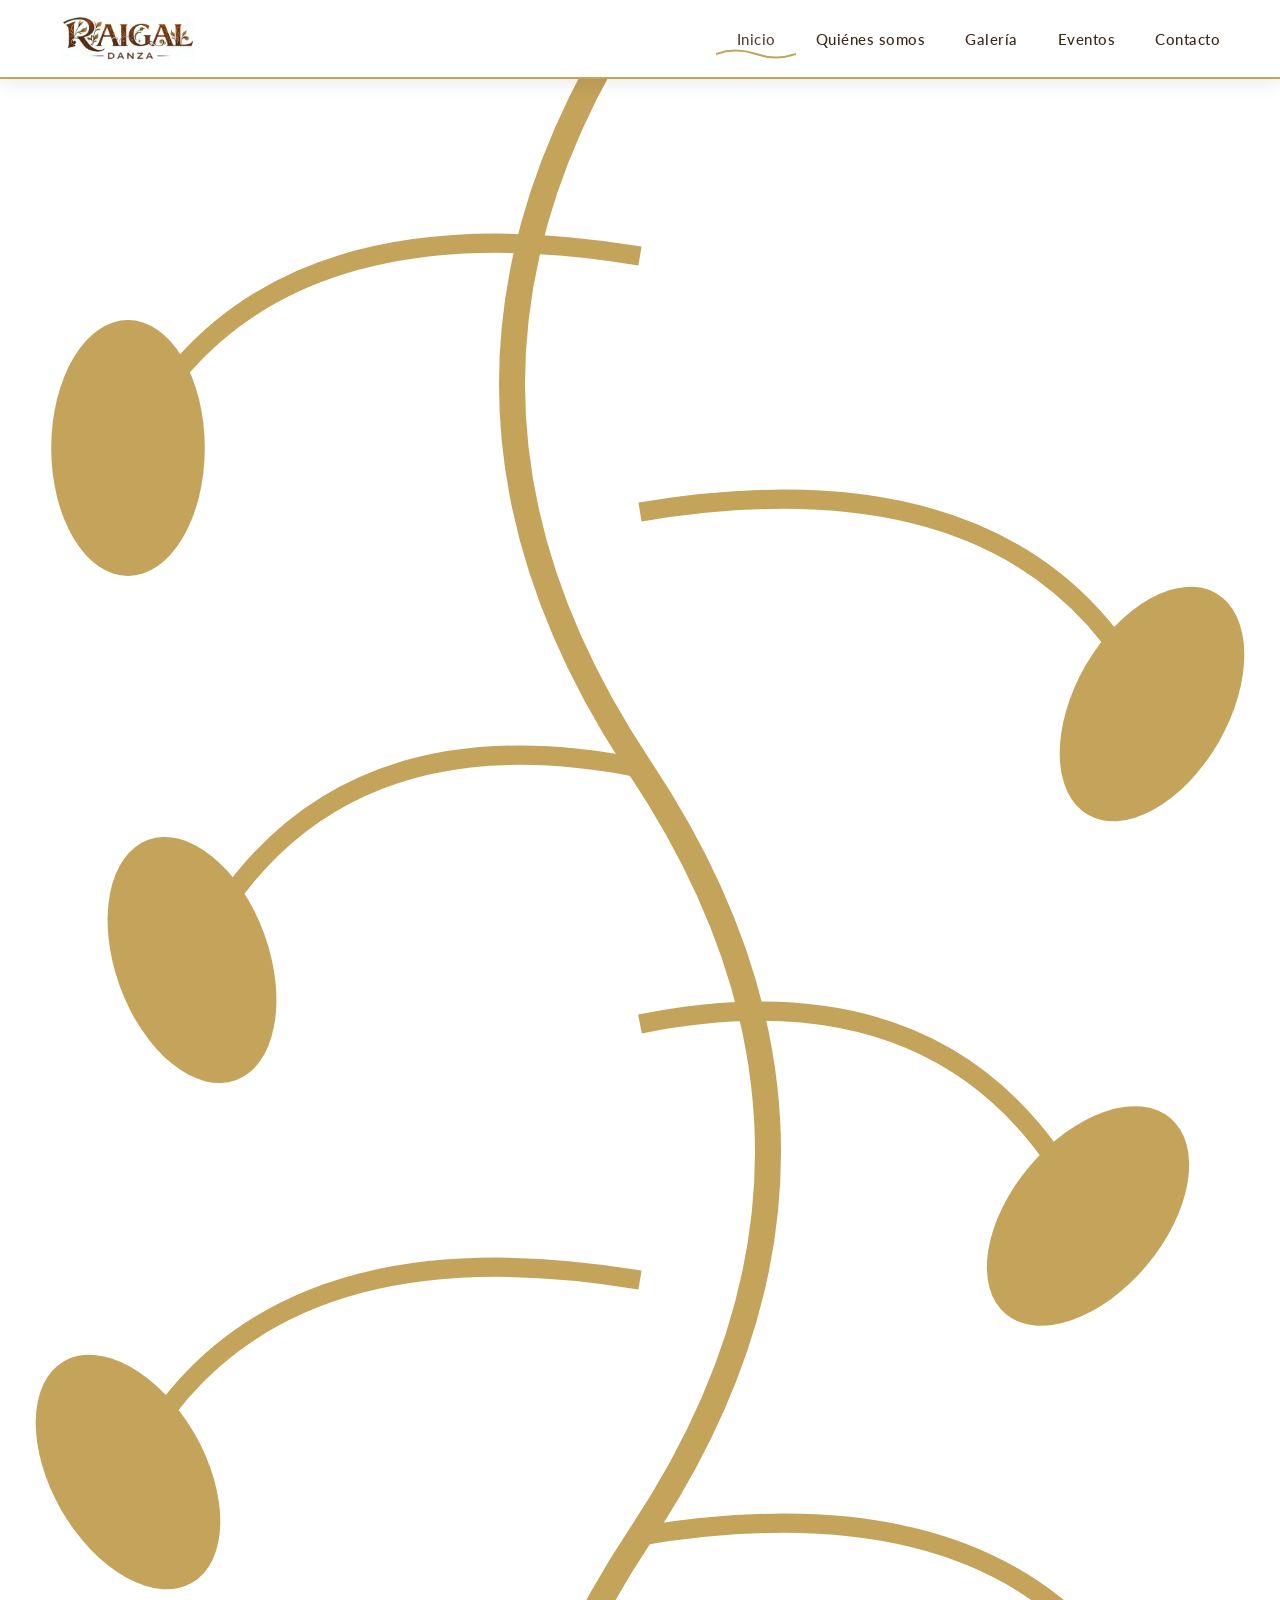
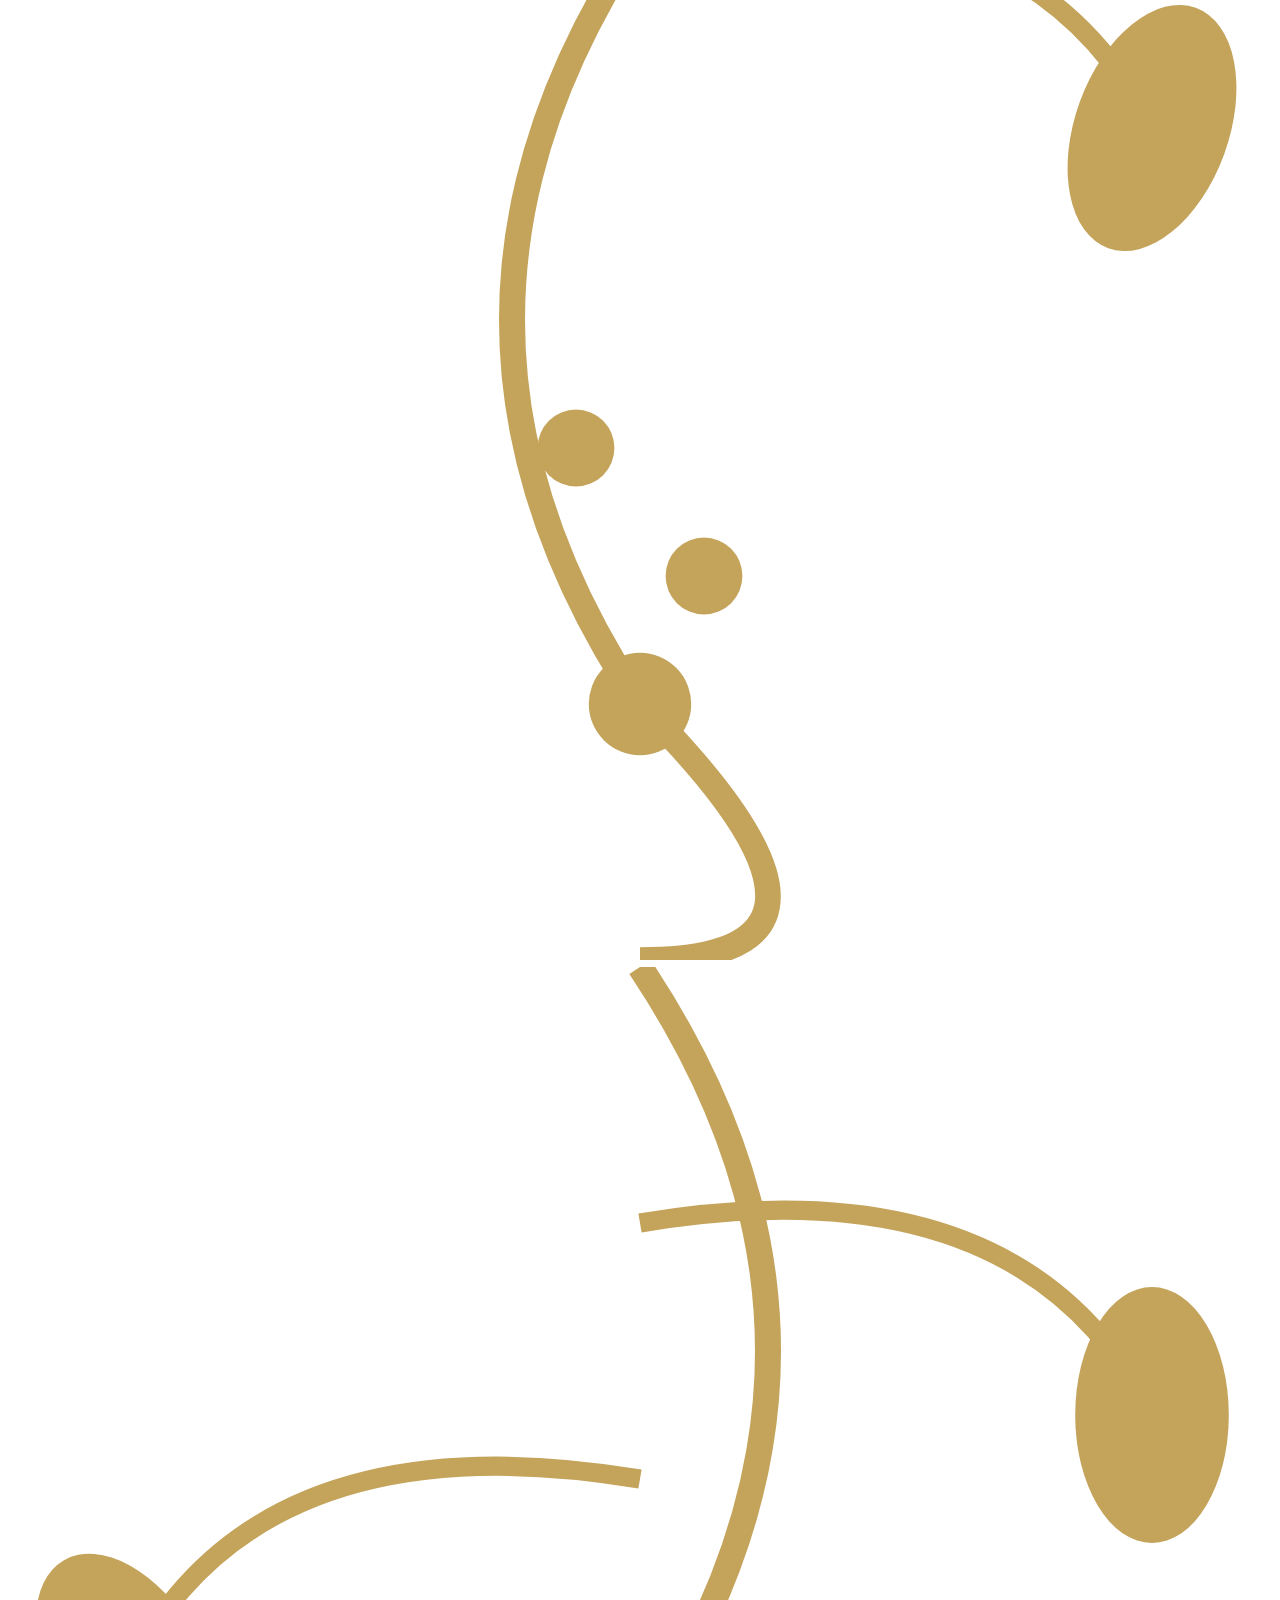
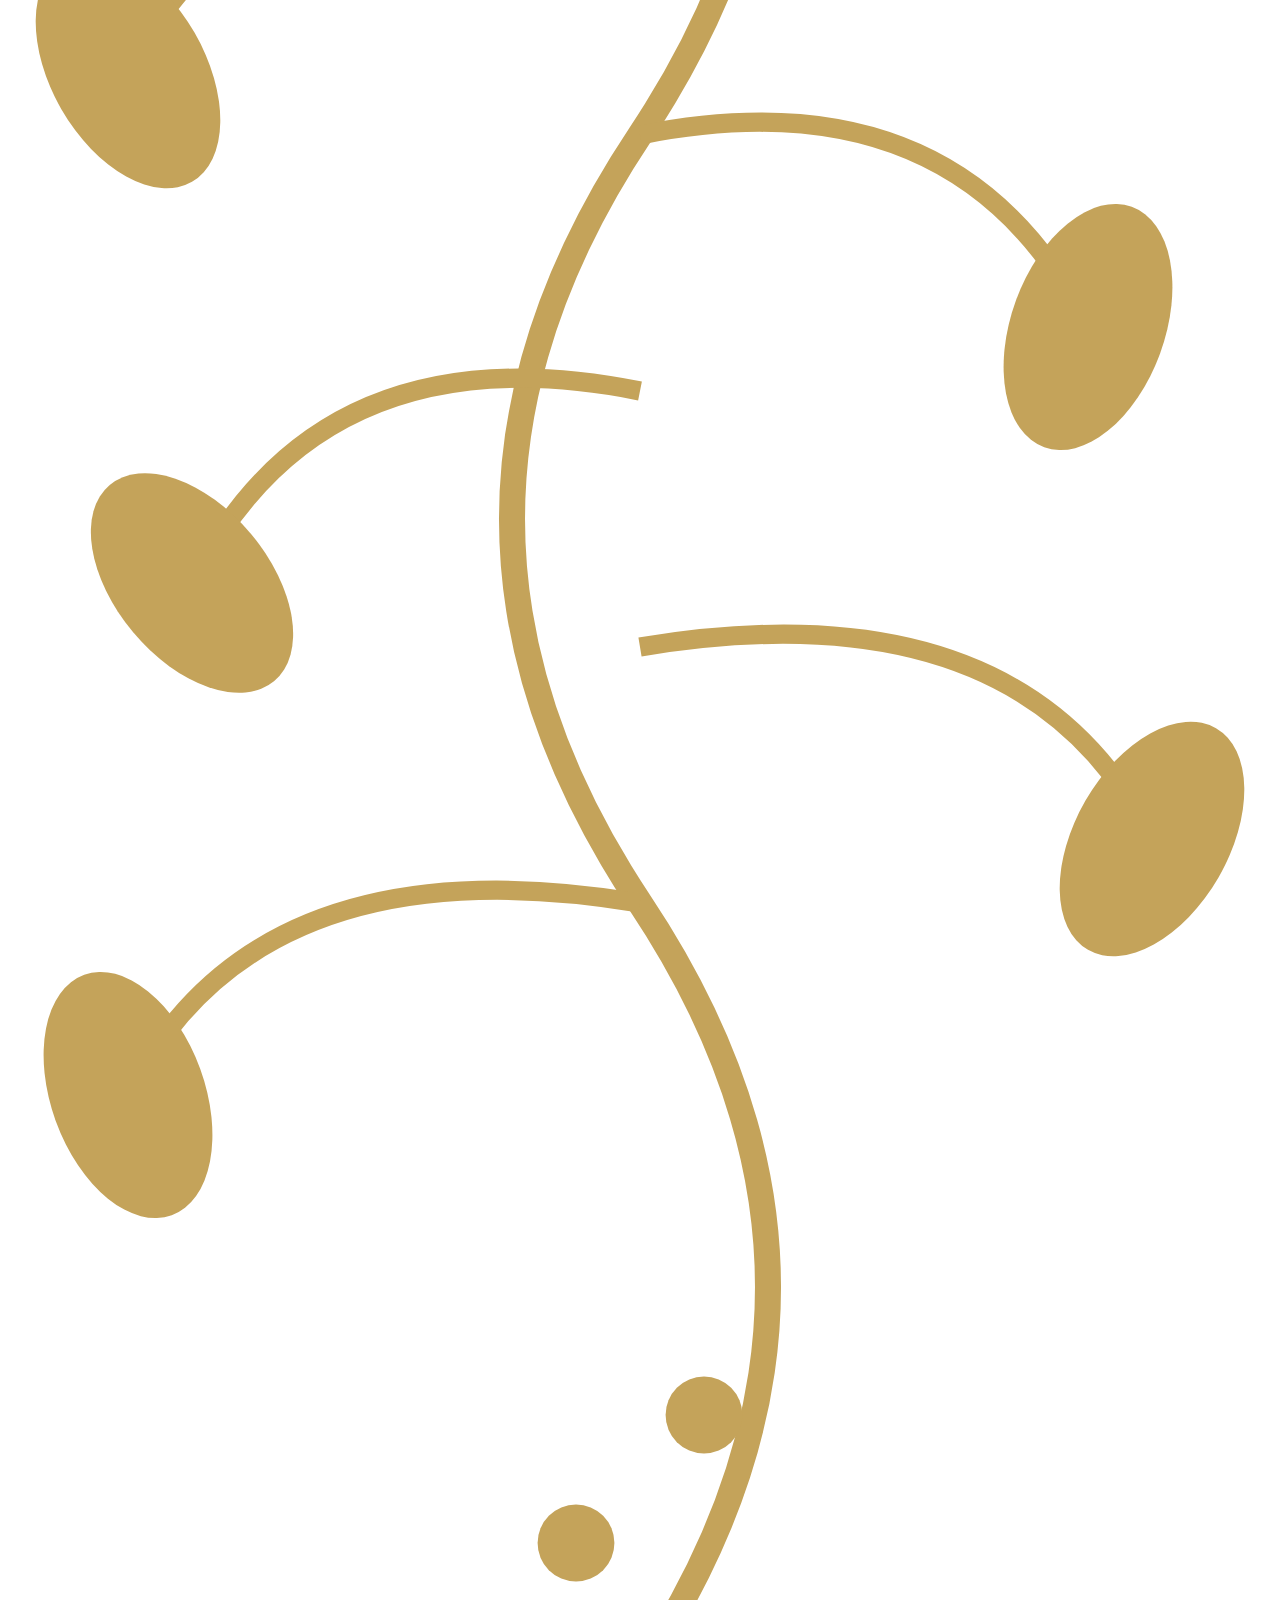
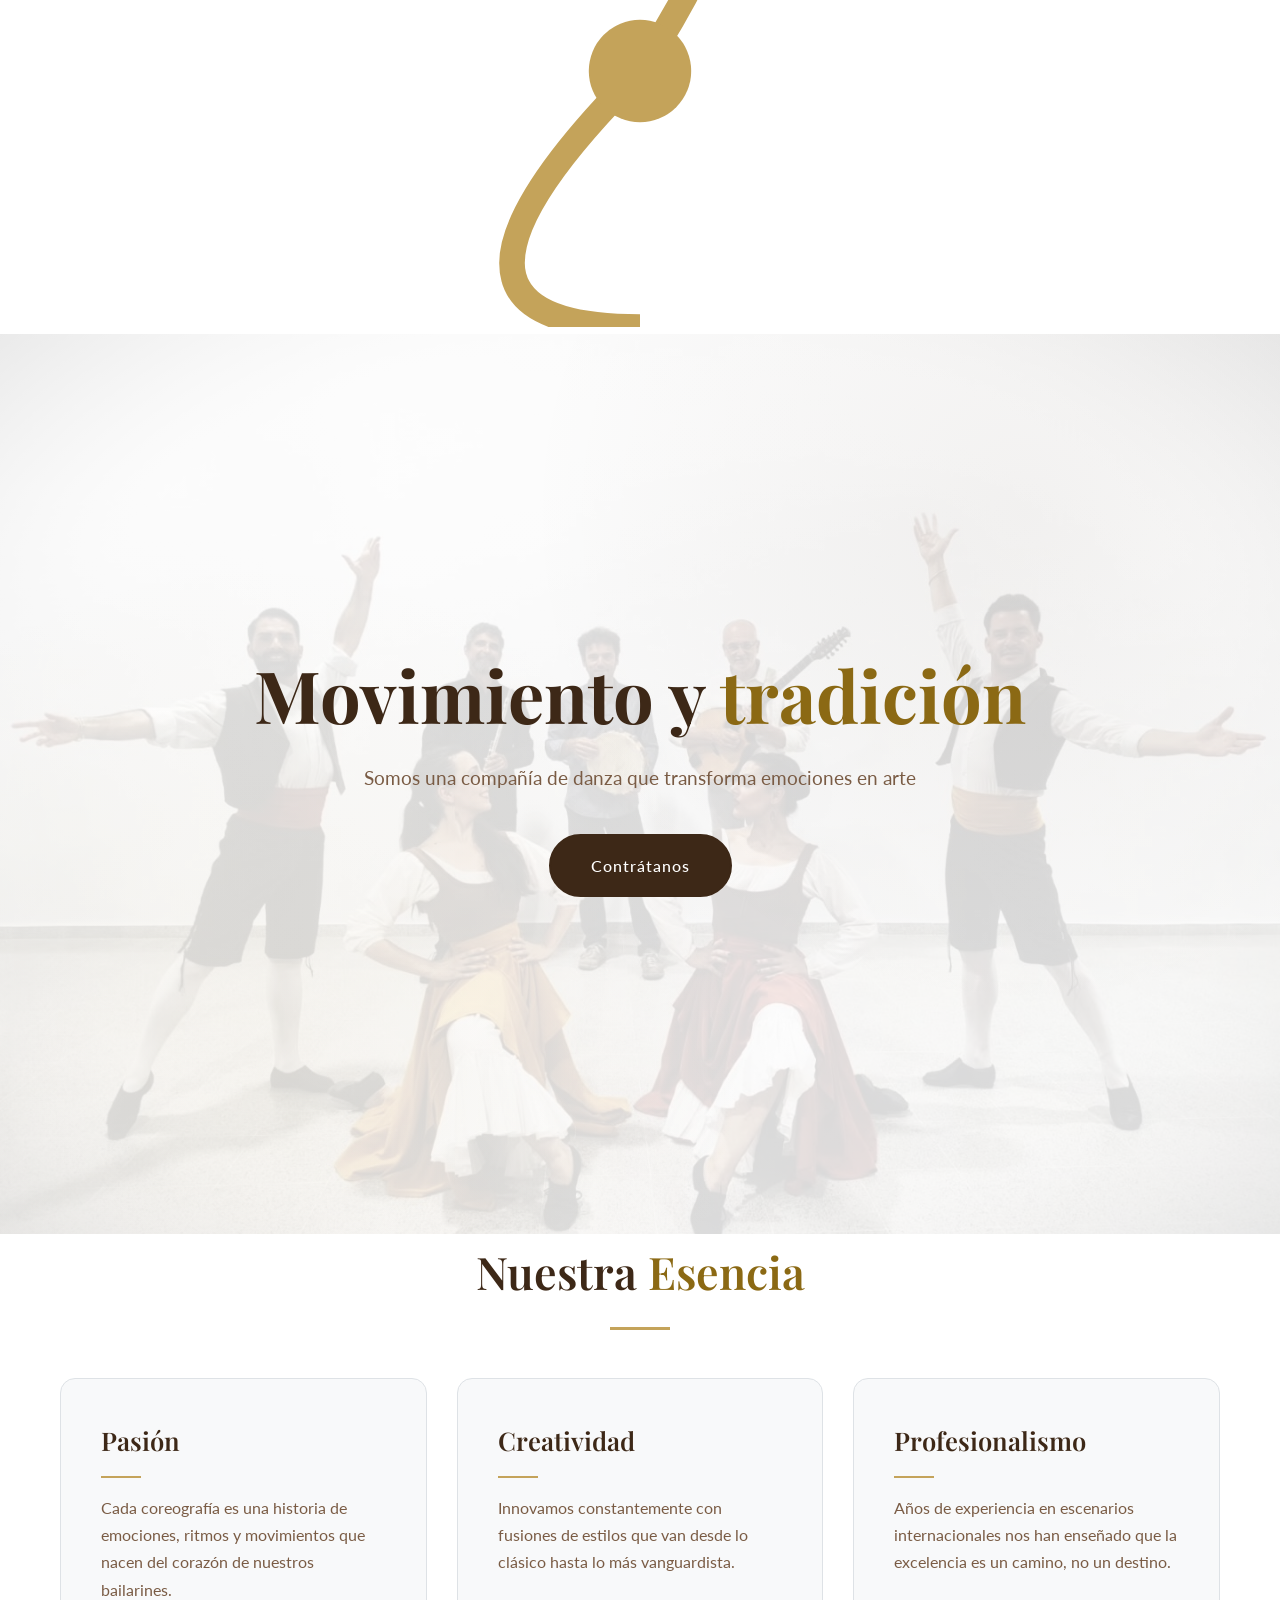
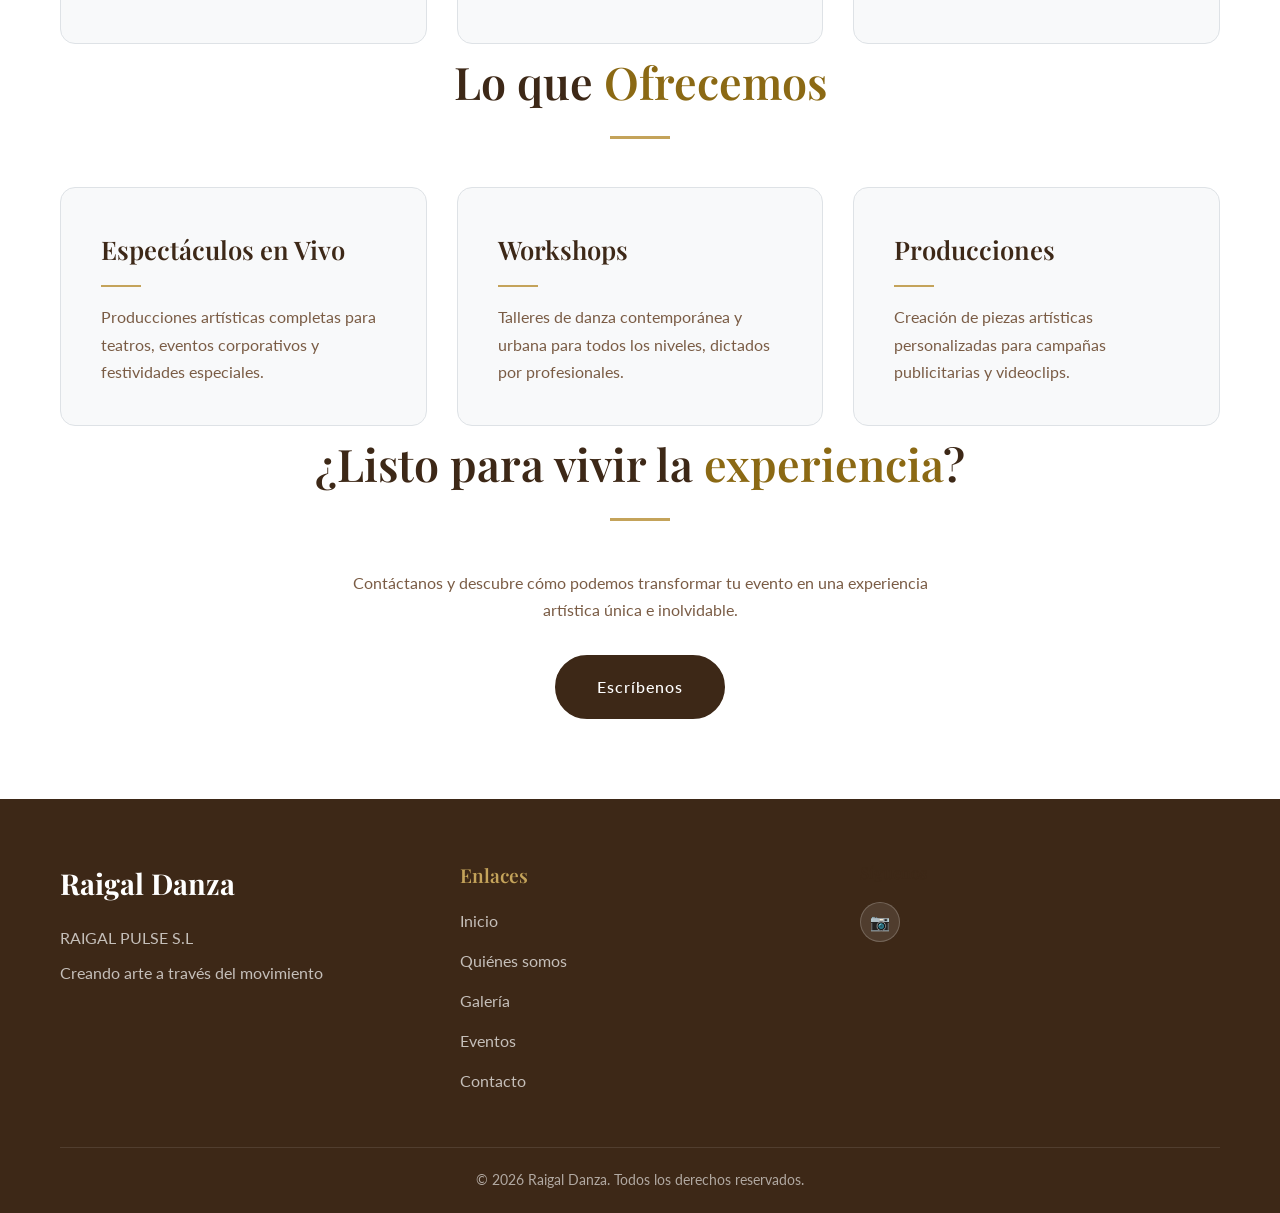
==== commit 6b7d9f61: "Add files via upload" ====
--- a/index.html
+++ b/index.html
@@ -7,7 +7,7 @@
     <link rel="stylesheet" href="css/style.css">
     <link rel="icon" href="images/favicon.png" type="image/png">
 </head>
-<body>
+<body oncontextmenu="return false" onselectstart="return false" ondragstart="return false">
     <!-- Enredaderas decorativas -->
     <div class="vine-decoration vine-left">
         <svg viewBox="0 0 100 200" xmlns="http://www.w3.org/2000/svg">
@@ -130,7 +130,7 @@
                     <p style="margin-top: 0.5rem;">Creando arte a través del movimiento</p>
                 </div>
                 <div class="footer-section">
-                    <h4>Enlaces</h4>
+                    <h3>Enlaces</h3>
                     <ul>
                         <li><a href="index.html">Inicio</a></li>
                         <li><a href="compania.html">Quiénes somos</a></li>
--- a/css/style.css
+++ b/css/style.css
@@ -20,6 +20,10 @@
     margin: 0;
     padding: 0;
     box-sizing: border-box;
+    -webkit-user-select: none;
+    -moz-user-select: none;
+    -ms-user-select: none;
+    user-select: none;
 }
 
 html {
@@ -33,6 +37,26 @@
     line-height: 1.7;
     overflow-x: hidden;
     position: relative;
+    -webkit-user-select: none;
+    -moz-user-select: none;
+    -ms-user-select: none;
+    user-select: none;
+}
+
+/* Imágenes protegidas */
+img {
+    -webkit-user-drag: none;
+    -khtml-user-drag: none;
+    -moz-user-drag: none;
+    -o-user-drag: none;
+    pointer-events: none;
+}
+
+.gallery-item img, 
+.hero img,
+.video-container video {
+    pointer-events: auto;
+}
 }
 
 /* Decorative vines SVG */
@@ -615,7 +639,7 @@
     margin-top: 0.5rem;
 }
 
-.footer-section h4 {
+.footer-section h3 {
     color: var(--accent-gold);
     font-size: 1.2rem;
     margin-bottom: 1rem;
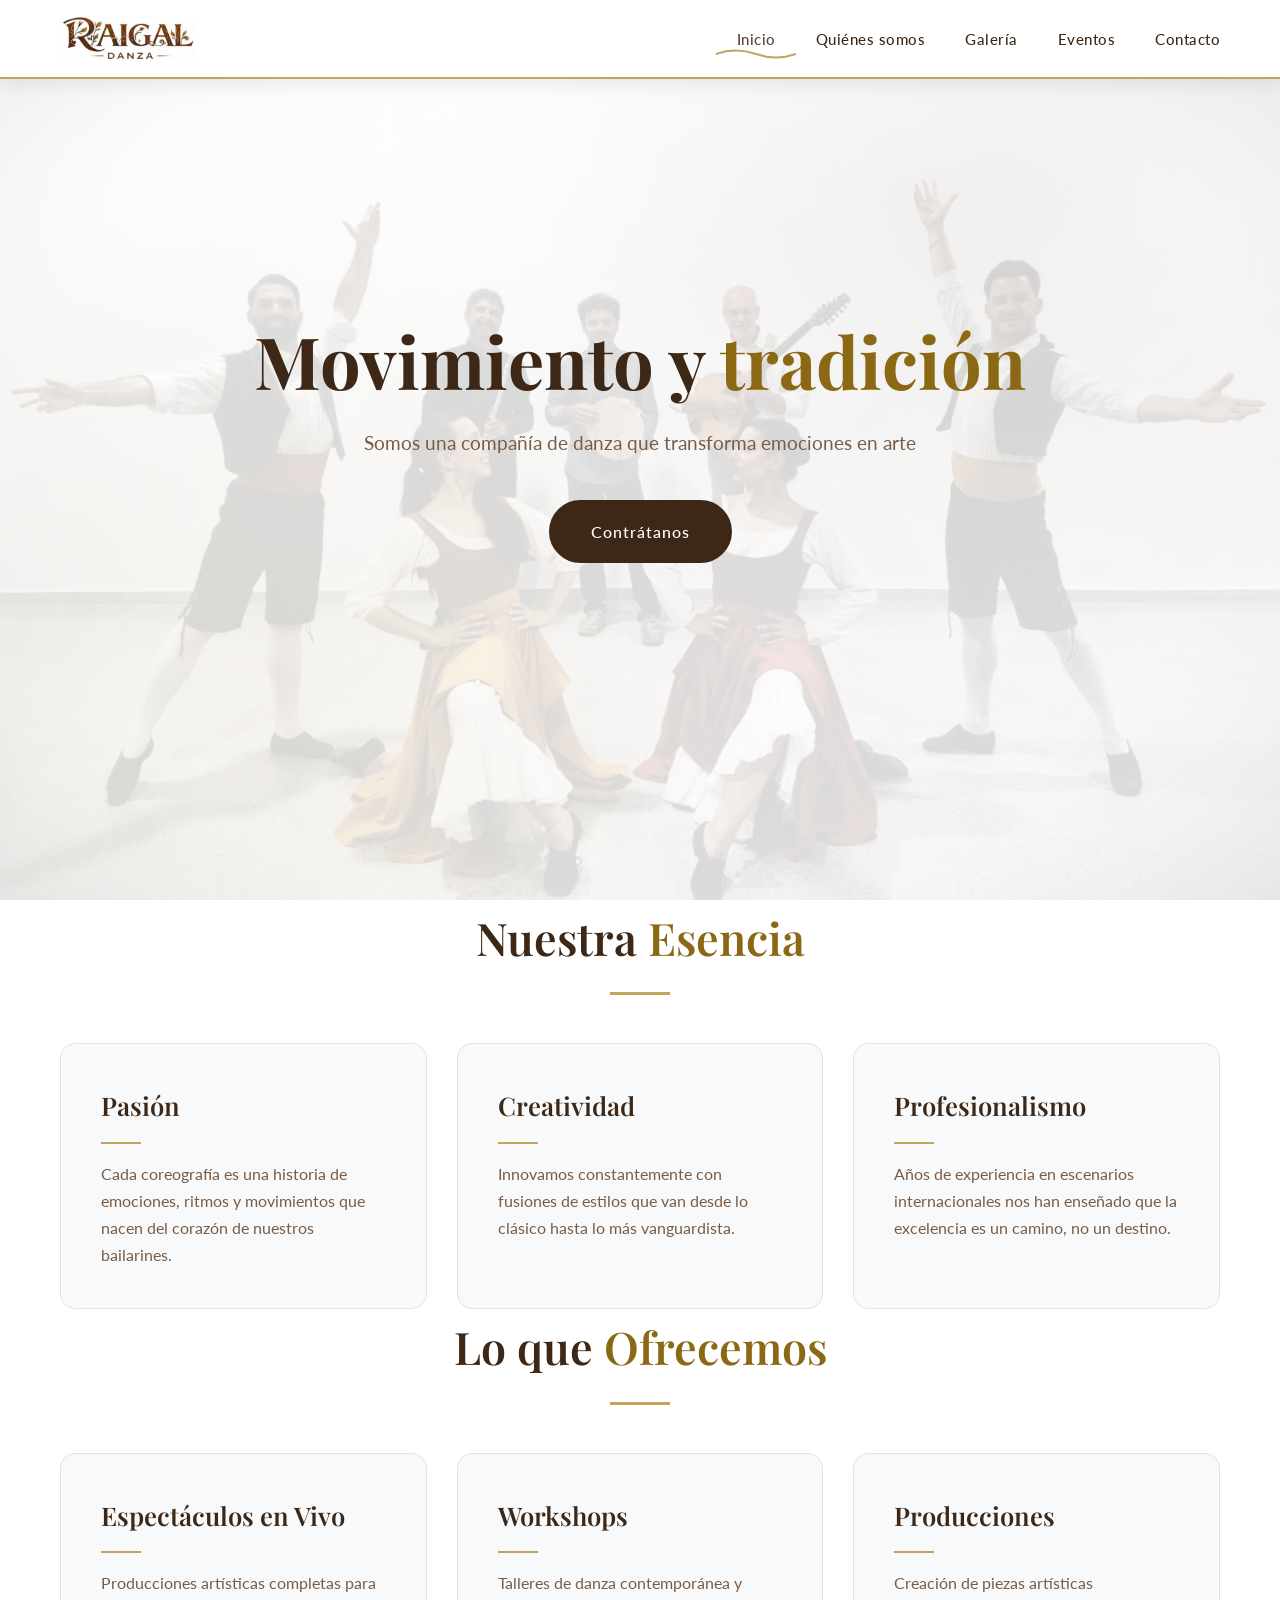
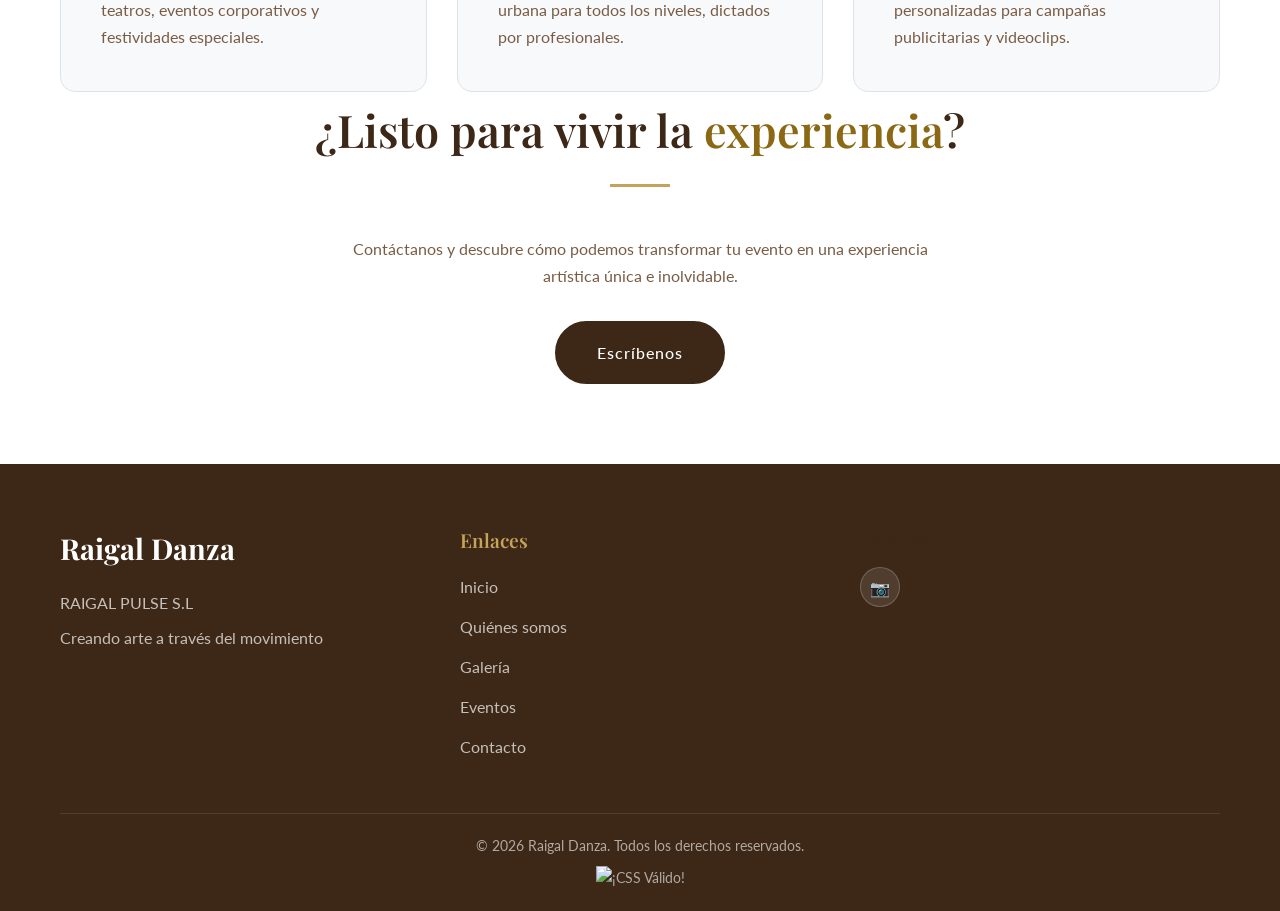
==== commit a93f5ba8: "Add files via upload" ====
--- a/index.html
+++ b/index.html
@@ -7,7 +7,7 @@
     <link rel="stylesheet" href="css/style.css">
     <link rel="icon" href="images/favicon.png" type="image/png">
 </head>
-<body oncontextmenu="return false" onselectstart="return false" ondragstart="return false">
+<body>
     <!-- Enredaderas decorativas -->
     <div class="vine-decoration vine-left">
         <svg viewBox="0 0 100 200" xmlns="http://www.w3.org/2000/svg">
@@ -148,6 +148,11 @@
             </div>
             <div class="footer-bottom">
                 <p>© 2026 Raigal Danza. Todos los derechos reservados.</p>
+                <p style="margin-top: 0.5rem;">
+                    <a href="https://jigsaw.w3.org/css-validator/check/referer" target="_blank">
+                        <img style="border:0;width:88px;height:31px" src="https://jigsaw.w3.org/css-validator/images/vcss" alt="¡CSS Válido!">
+                    </a>
+                </p>
             </div>
         </div>
     </footer>
--- a/css/style.css
+++ b/css/style.css
@@ -20,9 +20,6 @@
     margin: 0;
     padding: 0;
     box-sizing: border-box;
-    -webkit-user-select: none;
-    -moz-user-select: none;
-    -ms-user-select: none;
     user-select: none;
 }
 
@@ -37,26 +34,12 @@
     line-height: 1.7;
     overflow-x: hidden;
     position: relative;
-    -webkit-user-select: none;
-    -moz-user-select: none;
-    -ms-user-select: none;
     user-select: none;
 }
 
 /* Imágenes protegidas */
 img {
     -webkit-user-drag: none;
-    -khtml-user-drag: none;
-    -moz-user-drag: none;
-    -o-user-drag: none;
-    pointer-events: none;
-}
-
-.gallery-item img, 
-.hero img,
-.video-container video {
-    pointer-events: auto;
-}
 }
 
 /* Decorative vines SVG */
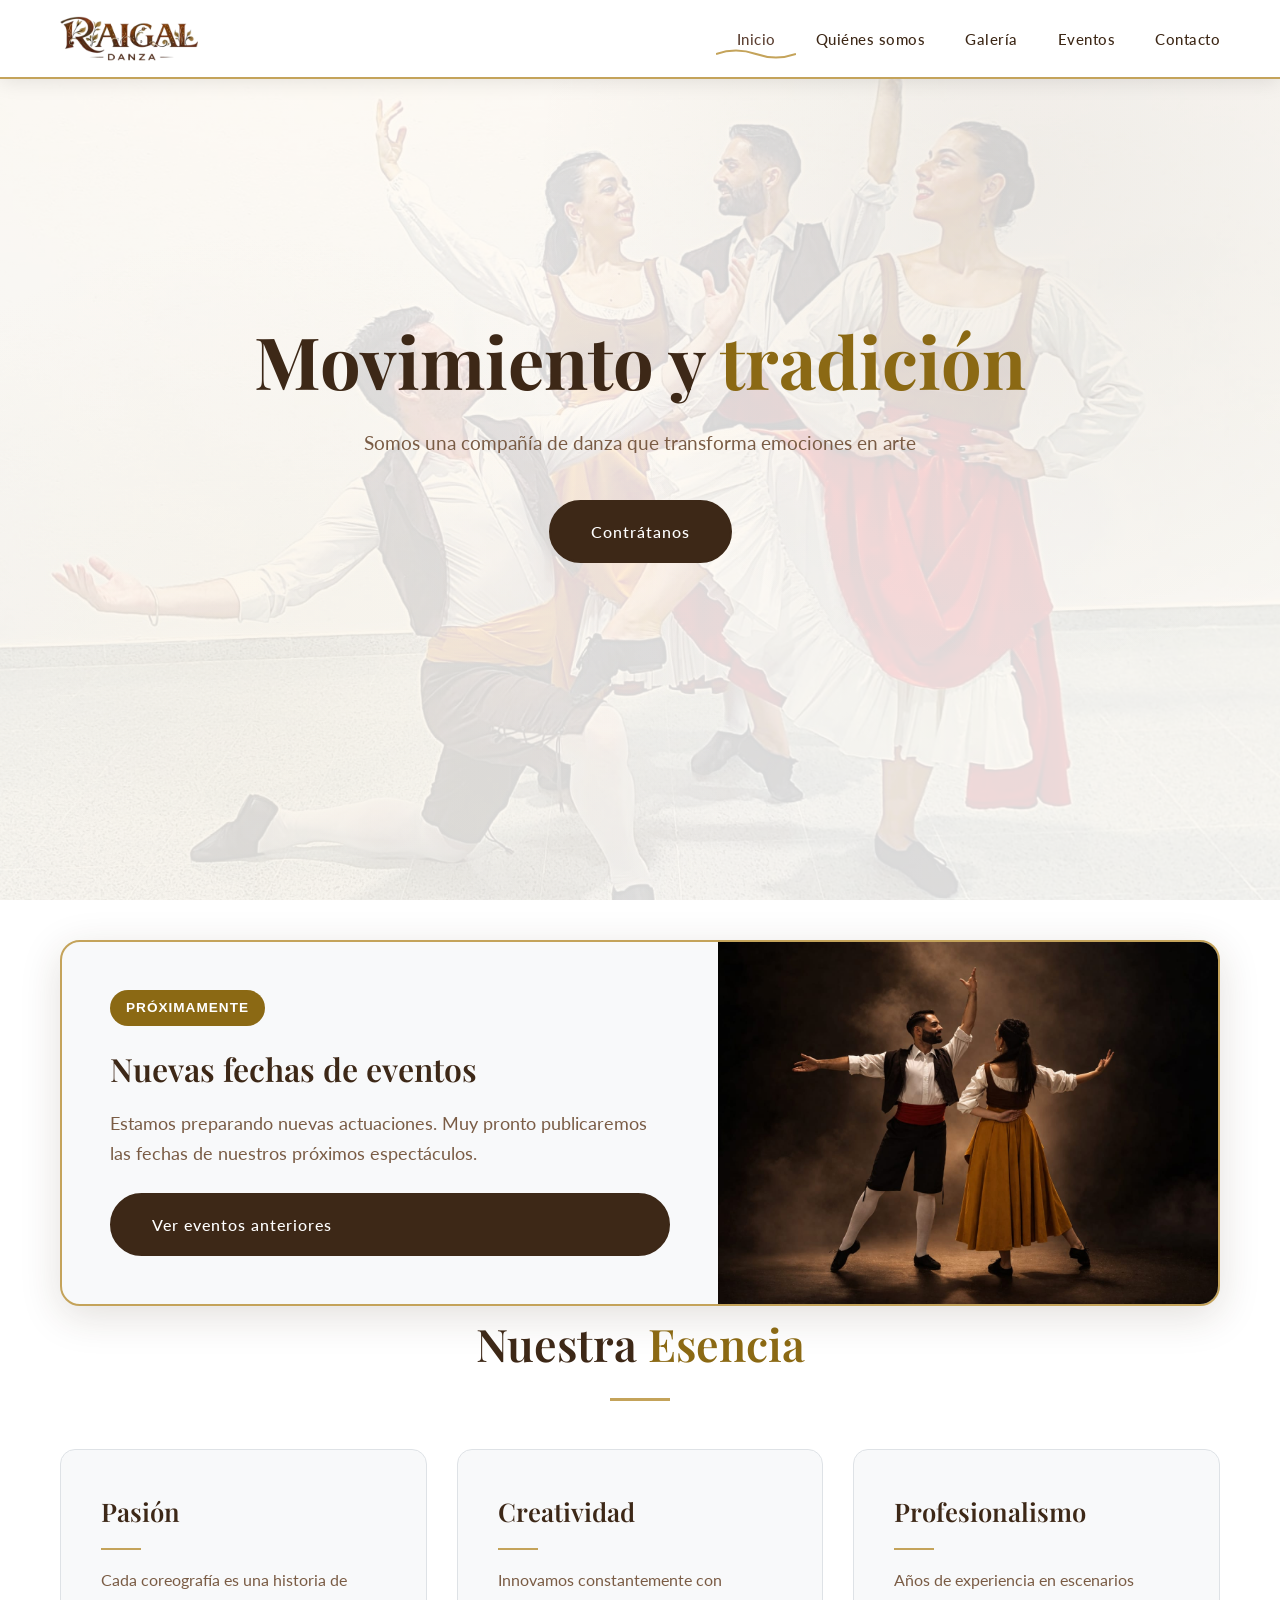
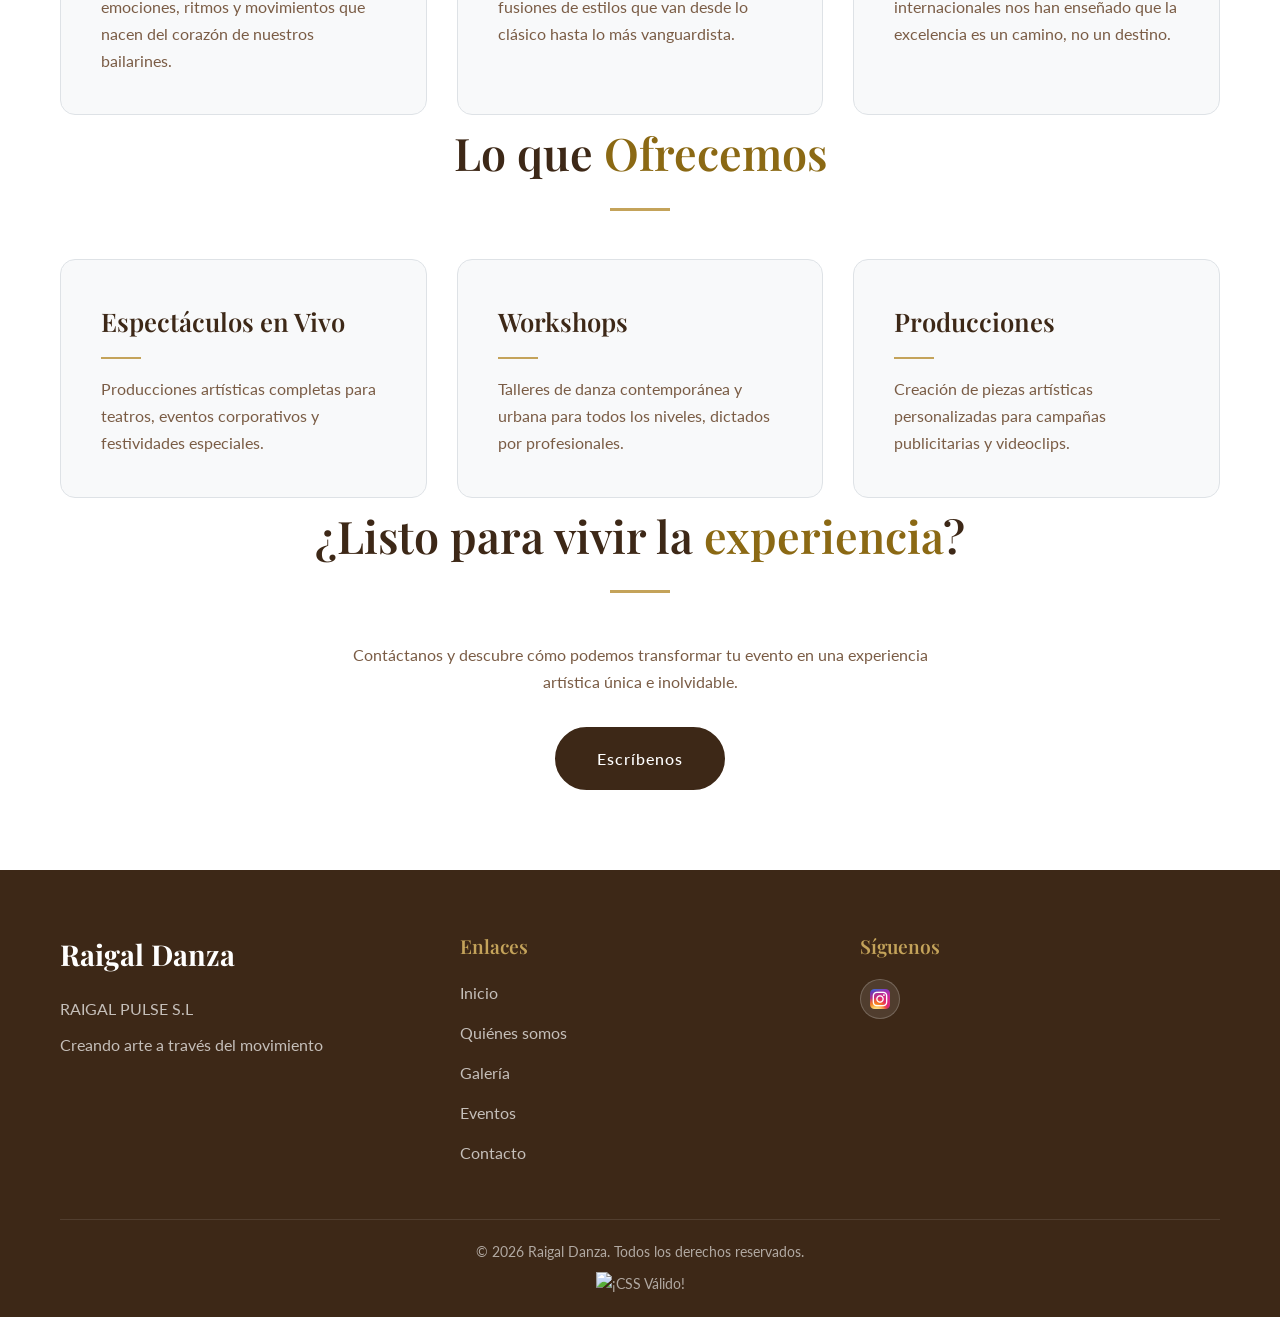
==== commit 23b4c81b: "Add files via upload" ====
--- a/index.html
+++ b/index.html
@@ -5,7 +5,7 @@
     <meta name="viewport" content="width=device-width, initial-scale=1.0">
     <title>Raigal Danza</title>
     <link rel="stylesheet" href="css/style.css">
-    <link rel="icon" href="images/favicon.png" type="image/png">
+    <link rel="icon" href="images/main/favicon.png" type="image/png">
 </head>
 <body>
     <!-- Enredaderas decorativas -->
@@ -52,7 +52,7 @@
     <nav class="navbar">
         <div class="nav-container">
             <a href="index.html" class="logo">
-                <img src="images/logo.jpg" alt="Raigal Danza" class="logo-img">
+                <img src="images/main/logo.png" alt="Raigal Danza" class="logo-img">
             </a>
             <ul class="nav-menu">
                 <li><a href="index.html" class="nav-link active">Inicio</a></li>
@@ -69,11 +69,25 @@
         </div>
     </nav>
 
-    <section class="hero" style="height: 100vh; background: linear-gradient(rgba(255, 255, 255, 0.85), rgba(255, 255, 255, 0.85)), url('images/company/fondo.jpg') center/cover no-repeat;">
+    <section class="hero" style="height: 100vh; background: linear-gradient(rgba(255, 255, 255, 0.85), rgba(255, 255, 255, 0.85)), url('images/main/fondo.jpg') center/cover no-repeat;">
         <div class="hero-content">
             <h1>Movimiento y <span>tradición</span></h1>
             <p>Somos una compañía de danza que transforma emociones en arte</p>
             <a href="contacto.html" class="btn">Contrátanos</a>
+        </div>
+    </section>
+
+    <section class="container">
+        <div class="event-banner fade-in">
+            <div class="event-banner-content">
+                <span class="event-label">Próximamente</span>
+                <h2>Nuevas fechas de eventos</h2>
+                <p>Estamos preparando nuevas actuaciones. Muy pronto publicaremos las fechas de nuestros próximos espectáculos.</p>
+                <a href="eventos.html" class="btn">Ver eventos anteriores</a>
+            </div>
+            <div class="event-banner-image">
+                <img src="images/main/proximamente.jpeg" alt="Próximamente">
+            </div>
         </div>
     </section>
 
@@ -142,7 +156,7 @@
                 <div class="footer-section">
                     <h4>Síguenos</h4>
                     <div class="social-links">
-                        <a href="https://www.instagram.com/ciaraigaldanza" target="_blank" title="Instagram">📷</a>
+                        <a href="https://www.instagram.com/ciaraigaldanza" target="_blank" title="Instagram"><img src="images/main/instagram_icon.png" alt="Instagram" style="width:20px;height:20px;"></a>
                     </div>
                 </div>
             </div>
--- a/css/style.css
+++ b/css/style.css
@@ -448,6 +448,10 @@
     box-shadow: 0 10px 30px rgba(61, 40, 23, 0.1);
 }
 
+.event-card img {
+    display: block;
+}
+
 .event-date {
     background: var(--brown-dark);
     padding: 1rem 1.5rem;
@@ -629,6 +633,13 @@
     font-family: 'Playfair Display', serif;
 }
 
+.footer-section h4 {
+    color: var(--accent-gold);
+    font-size: 1.2rem;
+    margin-bottom: 1rem;
+    font-family: 'Playfair Display', serif;
+}
+
 .footer-section ul li {
     margin-bottom: 0.8rem;
 }
@@ -711,6 +722,63 @@
     color: var(--accent-gold);
 }
 
+/* Event Banner */
+.event-banner {
+    display: flex;
+    background: var(--white-light);
+    border-radius: 20px;
+    overflow: hidden;
+    border: 2px solid var(--accent-gold);
+    box-shadow: 0 10px 40px rgba(61, 40, 23, 0.15);
+    margin-top: 40px;
+}
+
+.event-banner-content {
+    flex: 1;
+    padding: 3rem;
+    display: flex;
+    flex-direction: column;
+    justify-content: center;
+}
+
+.event-label {
+    display: inline-block;
+    background: var(--accent);
+    color: var(--white);
+    padding: 0.4rem 1rem;
+    border-radius: 20px;
+    font-size: 0.85rem;
+    font-weight: 600;
+    text-transform: uppercase;
+    letter-spacing: 1px;
+    width: fit-content;
+    margin-bottom: 1rem;
+}
+
+.event-banner-content h2 {
+    font-size: 2rem;
+    color: var(--brown-dark);
+    margin-bottom: 0.8rem;
+}
+
+.event-banner-content p {
+    color: var(--brown-light);
+    font-size: 1.1rem;
+    margin-bottom: 1.5rem;
+}
+
+.event-banner-image {
+    flex: 1;
+    min-width: 400px;
+    max-width: 500px;
+}
+
+.event-banner-image img {
+    width: 100%;
+    height: 100%;
+    object-fit: cover;
+}
+
 /* Animations */
 @keyframes fadeInUp {
     from {
@@ -746,6 +814,20 @@
     
     .contact-wrapper {
         gap: 40px;
+    }
+    
+    .event-banner {
+        flex-direction: column;
+    }
+    
+    .event-banner-image {
+        min-width: 100%;
+        max-width: 100%;
+        height: 300px;
+    }
+    
+    .event-banner-content {
+        padding: 2rem;
     }
 }
 
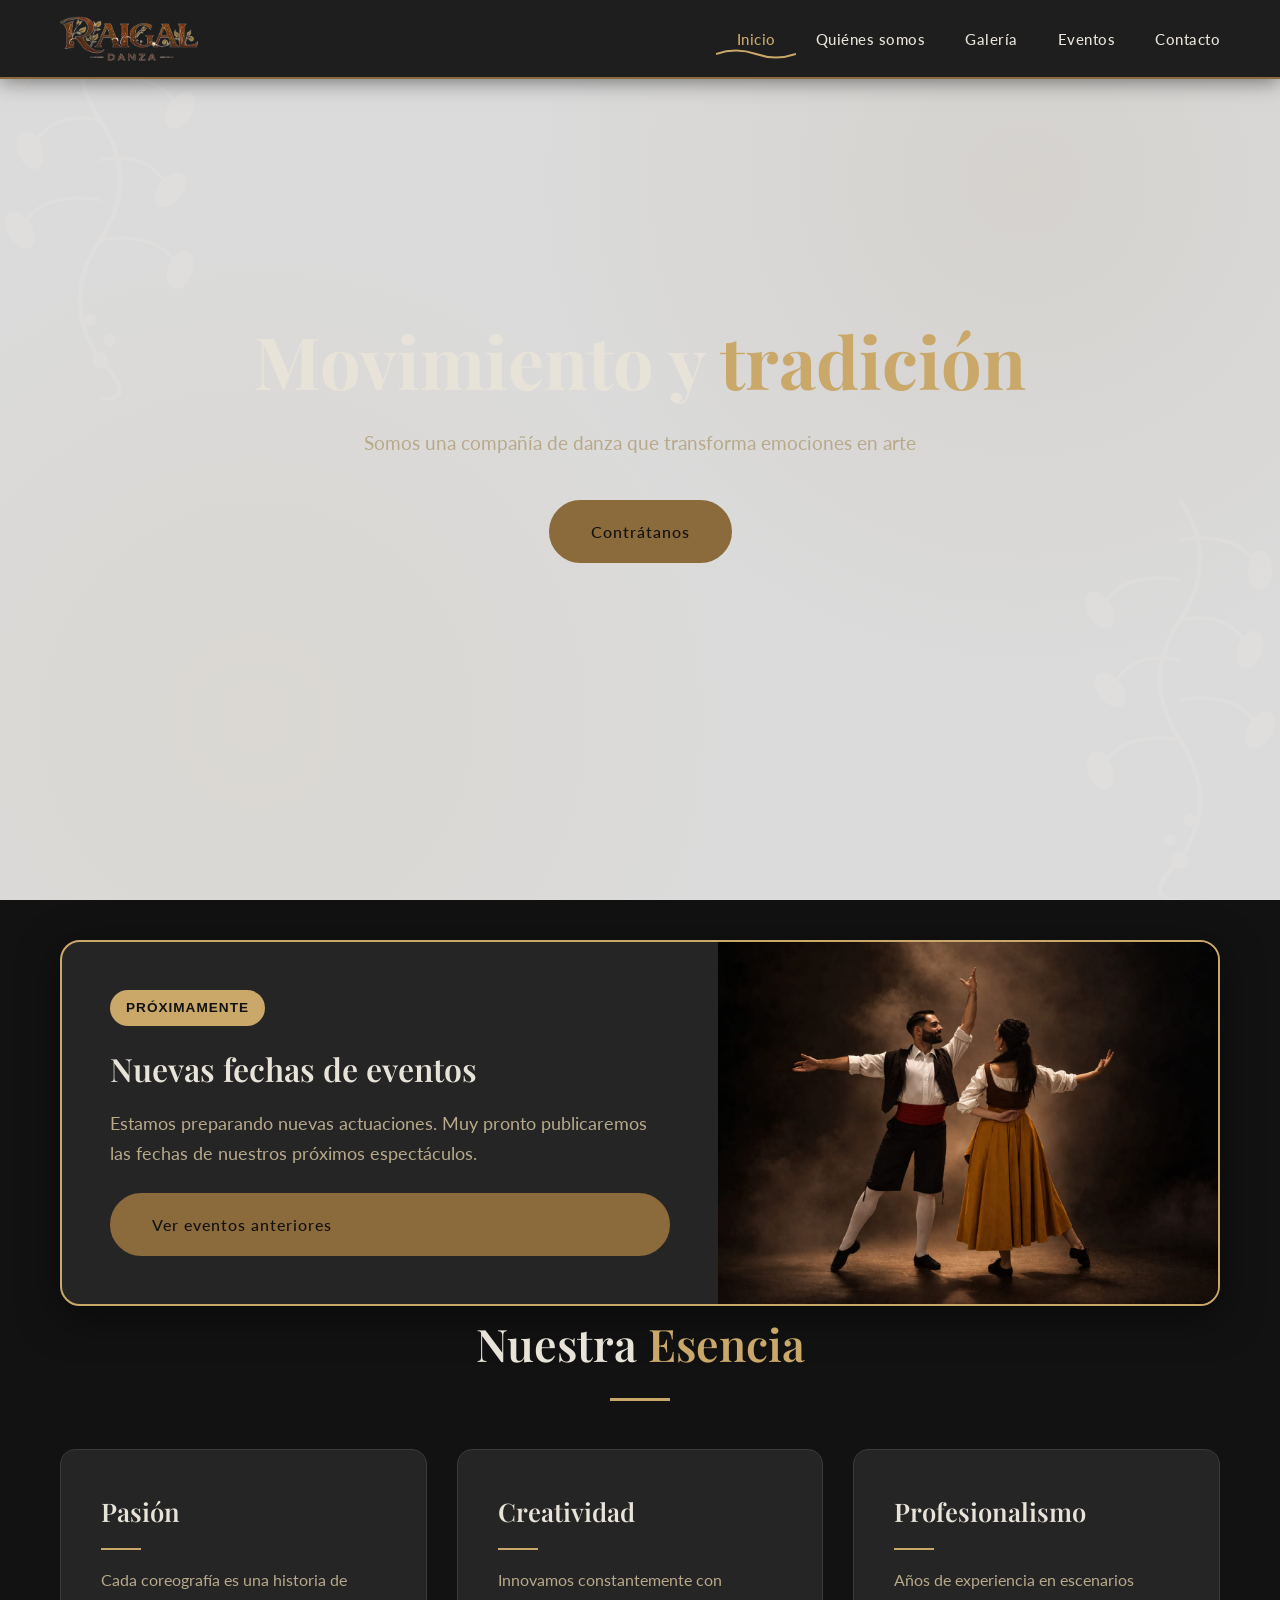
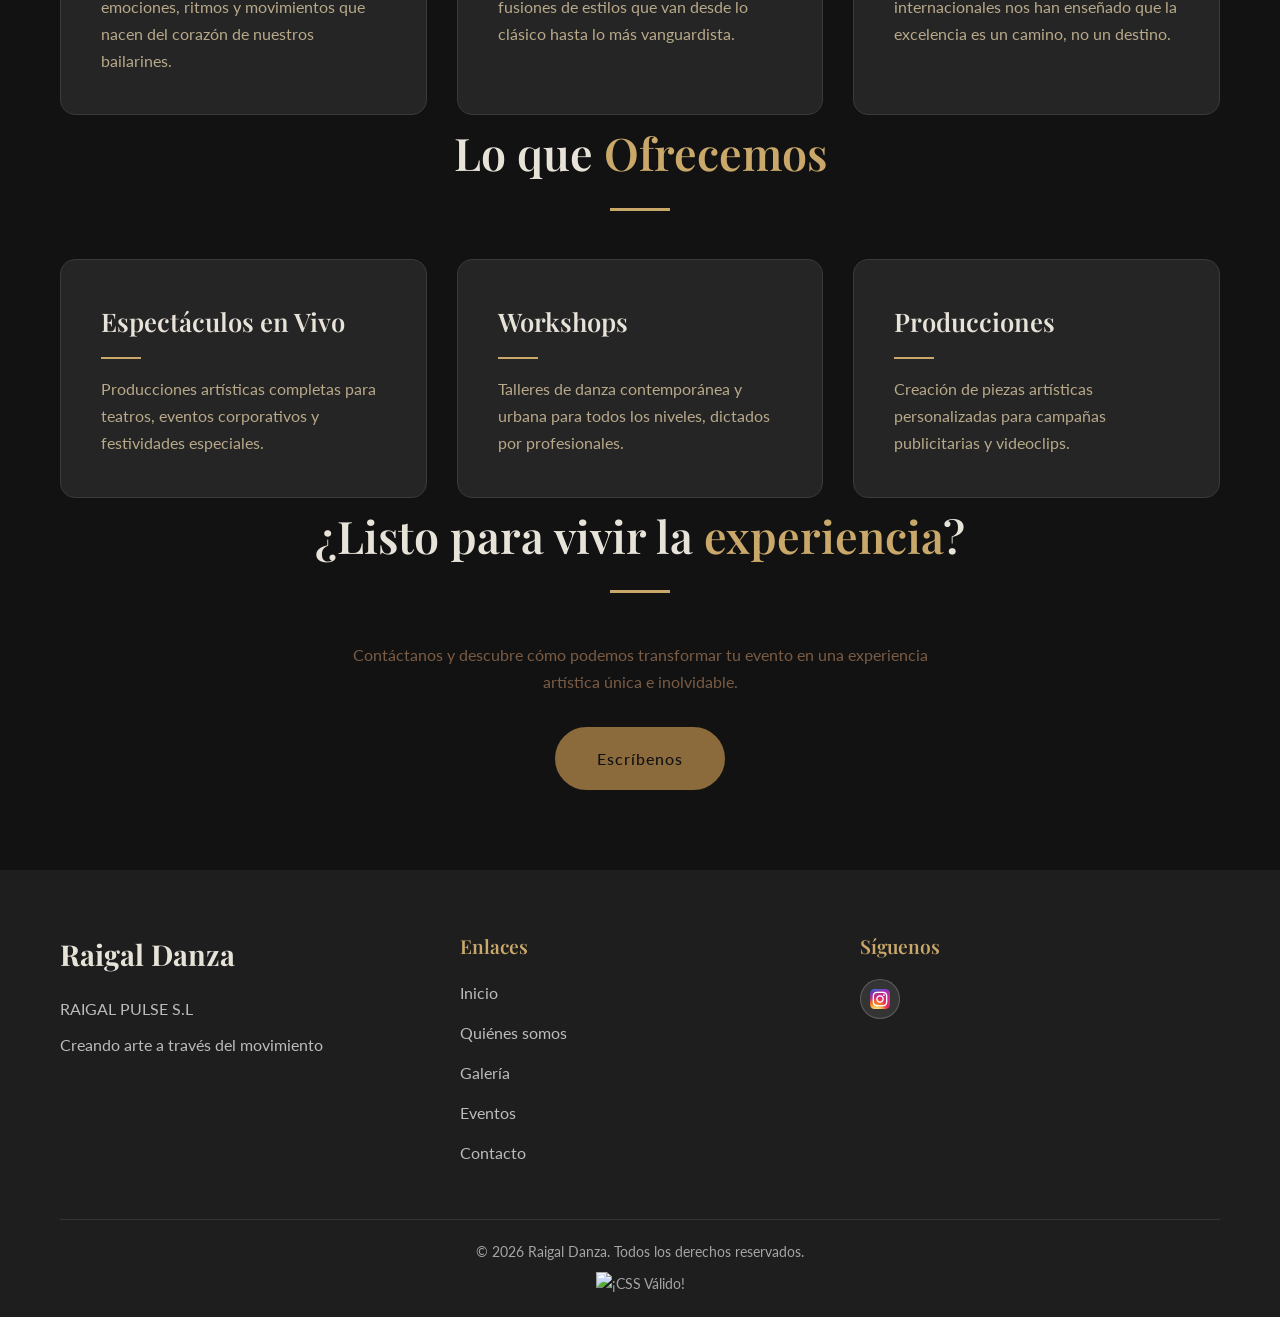
==== commit 326a429e: "Change background image from fondo.jpg to fondo.png" ====
--- a/index.html
+++ b/index.html
@@ -69,7 +69,7 @@
         </div>
     </nav>
 
-    <section class="hero" style="height: 100vh; background: linear-gradient(rgba(255, 255, 255, 0.85), rgba(255, 255, 255, 0.85)), url('images/main/fondo.jpg') center/cover no-repeat;">
+    <section class="hero" style="height: 100vh; background: linear-gradient(rgba(255, 255, 255, 0.85), rgba(255, 255, 255, 0.85)), url('images/main/fondo.png') center/cover no-repeat;">
         <div class="hero-content">
             <h1>Movimiento y <span>tradición</span></h1>
             <p>Somos una compañía de danza que transforma emociones en arte</p>
@@ -173,4 +173,4 @@
 
     <script src="js/script.js"></script>
 </body>
-</html>+</html>
--- a/css/style.css
+++ b/css/style.css
@@ -1,19 +1,23 @@
 @import url('https://fonts.googleapis.com/css2?family=Playfair+Display:wght@400;500;600;700&family=Lato:wght@300;400;500;600&display=swap');
 
 :root {
-    --white: #ffffff;
-    --white-light: #f8f9fa;
-    --white-dark: #e9ecef;
-    --white-medium: #f0f0f0;
-    --brown-dark: #3d2817;
-    --brown: #5c4033;
-    --brown-light: #7a5c45;
-    --black: #1a1a1a;
-    --black-light: #2d2d2d;
-    --accent: #8b6914;
-    --accent-gold: #c4a35a;
-    --border-light: #dee2e6;
-    --shadow: rgba(0, 0, 0, 0.1);
+    --white: #e8e3d9;
+    --white-light: #252525;
+    --white-dark: #1e1e1e;
+    --white-medium: #2a2a2a;
+
+    --brown-dark: #e8e3d9;
+    --brown: #c9a86a;
+    --brown-light: #b8a98a;
+
+    --black: #121212;
+    --black-light: #1e1e1e;
+
+    --accent: #c9a86a;
+    --accent-gold: #8b6a3b;
+
+    --border-light: #3a3a3a;
+    --shadow: rgba(0, 0, 0, 0.5);
 }
 
 * {
@@ -29,10 +33,10 @@
 
 body {
     font-family: 'Lato', sans-serif;
-    background-color: var(--white);
+    background-color: var(--black);
     color: var(--brown-dark);
     line-height: 1.7;
-    overflow-x: hidden;
+    overflow-x: visible;
     position: relative;
     user-select: none;
 }
@@ -49,7 +53,7 @@
     height: 400px;
     pointer-events: none;
     z-index: 0;
-    opacity: 0.25;
+    opacity: 0.15;
 }
 
 .vine-left {
@@ -96,7 +100,7 @@
     left: 0;
     right: 0;
     z-index: 1000;
-    background: var(--white);
+    background: var(--black-light);
     box-shadow: 0 2px 20px var(--shadow);
     padding: 1rem 0;
     transition: all 0.3s ease;
@@ -105,7 +109,7 @@
 
 .navbar.scrolled {
     padding: 0.8rem 0;
-    box-shadow: 0 4px 30px rgba(61, 40, 23, 0.15);
+    box-shadow: 0 4px 30px rgba(0, 0, 0, 0.4);
 }
 
 .nav-container {
@@ -121,7 +125,7 @@
     font-family: 'Playfair Display', serif;
     font-size: 1.6rem;
     font-weight: 700;
-    color: var(--brown-dark);
+    color: var(--white);
     letter-spacing: 2px;
     display: flex;
     align-items: center;
@@ -144,7 +148,7 @@
     position: relative;
     padding: 0.5rem 0;
     transition: color 0.3s ease;
-    color: var(--brown-dark);
+    color: var(--white);
     font-size: 0.95rem;
     letter-spacing: 0.5px;
 }
@@ -157,14 +161,14 @@
     transform: translateX(-50%);
     width: 0;
     height: 15px;
-    background-image: url("data:image/svg+xml,%3Csvg xmlns='http://www.w3.org/2000/svg' viewBox='0 0 80 15'%3E%3Cpath d='M0 7 Q20 0 40 7 Q60 14 80 7' stroke='%23c4a35a' stroke-width='2' fill='none'/%3E%3C/svg%3E");
+    background-image: url("data:image/svg+xml,%3Csvg xmlns='http://www.w3.org/2000/svg' viewBox='0 0 80 15'%3E%3Cpath d='M0 7 Q20 0 40 7 Q60 14 80 7' stroke='%23c9a86a' stroke-width='2' fill='none'/%3E%3C/svg%3E");
     background-size: contain;
     background-repeat: no-repeat;
     transition: width 0.3s ease;
 }
 
 .nav-link:hover {
-    color: var(--brown);
+    color: var(--accent);
 }
 
 .nav-link:hover::after {
@@ -172,7 +176,7 @@
 }
 
 .nav-link.active {
-    color: var(--brown);
+    color: var(--accent);
 }
 
 .nav-link.active::after {
@@ -189,7 +193,7 @@
 .hamburger span {
     width: 28px;
     height: 3px;
-    background: var(--brown-dark);
+    background: var(--white);
     transition: all 0.3s ease;
     border-radius: 2px;
 }
@@ -197,7 +201,7 @@
 /* Hero Section */
 .hero {
     height: 100vh;
-    background: linear-gradient(rgba(255, 255, 255, 0.92), rgba(255, 255, 255, 0.92)),
+    background: linear-gradient(rgba(18, 18, 18, 0.85), rgba(18, 18, 18, 0.85)),
                 url('https://images.unsplash.com/photo-1508700115892-45ecd05ae2ad?w=1920') center/cover;
     display: flex;
     align-items: center;
@@ -215,8 +219,8 @@
     right: 0;
     bottom: 0;
     background: 
-        radial-gradient(circle at 20% 80%, rgba(196, 163, 90, 0.05) 0%, transparent 40%),
-        radial-gradient(circle at 80% 20%, rgba(61, 40, 23, 0.05) 0%, transparent 40%);
+        radial-gradient(circle at 20% 80%, rgba(201, 168, 106, 0.08) 0%, transparent 40%),
+        radial-gradient(circle at 80% 20%, rgba(139, 106, 59, 0.08) 0%, transparent 40%);
     pointer-events: none;
 }
 
@@ -231,7 +235,7 @@
     font-weight: 700;
     margin-bottom: 1.5rem;
     animation: fadeInUp 1s ease;
-    color: var(--brown-dark);
+    color: var(--white);
     line-height: 1.2;
 }
 
@@ -249,26 +253,27 @@
 .btn {
     display: inline-block;
     padding: 1rem 2.5rem;
-    background: var(--brown-dark);
-    color: var(--white);
+    background: var(--accent-gold);
+    color: var(--black);
     font-weight: 500;
     border-radius: 50px;
     transition: all 0.3s ease;
     animation: fadeInUp 1s ease 0.6s both;
-    border: 2px solid var(--brown-dark);
+    border: 2px solid var(--accent-gold);
     letter-spacing: 1px;
 }
 
 .btn:hover {
     background: transparent;
-    color: var(--brown-dark);
+    color: var(--accent-gold);
     transform: translateY(-3px);
-    box-shadow: 0 10px 30px rgba(61, 40, 23, 0.2);
+    box-shadow: 0 10px 30px rgba(201, 168, 106, 0.3);
 }
 
 /* Sections */
 section {
     padding: 100px 0;
+    background: var(--black);
 }
 
 .section-title {
@@ -276,7 +281,7 @@
     text-align: center;
     margin-bottom: 3rem;
     position: relative;
-    color: var(--brown-dark);
+    color: var(--white);
 }
 
 .section-title::after {
@@ -284,7 +289,7 @@
     display: block;
     width: 60px;
     height: 3px;
-    background: var(--accent-gold);
+    background: var(--accent);
     margin: 1rem auto 0;
 }
 
@@ -309,14 +314,14 @@
 
 .about-card:hover {
     transform: translateY(-8px);
-    box-shadow: 0 15px 40px rgba(61, 40, 23, 0.12);
-    border-color: var(--accent-gold);
+    box-shadow: 0 15px 40px rgba(0,0,0,0.4);
+    border-color: var(--accent);
 }
 
 .about-card h3 {
     font-size: 1.6rem;
     margin-bottom: 1rem;
-    color: var(--brown-dark);
+    color: var(--white);
     position: relative;
     padding-bottom: 1rem;
 }
@@ -328,7 +333,7 @@
     left: 0;
     width: 40px;
     height: 2px;
-    background: var(--accent-gold);
+    background: var(--accent);
 }
 
 .about-card p {
@@ -349,12 +354,12 @@
     border-radius: 15px;
     cursor: pointer;
     aspect-ratio: 1;
-    border: 3px solid var(--white-dark);
+    border: 3px solid var(--black-light);
     transition: all 0.3s ease;
 }
 
 .gallery-item:hover {
-    border-color: var(--accent-gold);
+    border-color: var(--accent);
 }
 
 .gallery-item img {
@@ -371,7 +376,7 @@
 .gallery-overlay {
     position: absolute;
     inset: 0;
-    background: linear-gradient(to top, rgba(61, 40, 23, 0.9), transparent);
+    background: linear-gradient(to top, rgba(0,0,0,0.85), transparent);
     display: flex;
     align-items: flex-end;
     padding: 1.5rem;
@@ -397,7 +402,7 @@
 .videos-section h2 {
     font-size: 2rem;
     margin-bottom: 2rem;
-    color: var(--brown-dark);
+    color: var(--white);
     text-align: center;
 }
 
@@ -413,7 +418,7 @@
     height: 0;
     border-radius: 15px;
     overflow: hidden;
-    border: 3px solid var(--white-dark);
+    border: 3px solid var(--black-light);
 }
 
 .video-container iframe {
@@ -444,8 +449,8 @@
 }
 
 .event-card:hover {
-    border-color: var(--accent-gold);
-    box-shadow: 0 10px 30px rgba(61, 40, 23, 0.1);
+    border-color: var(--accent);
+    box-shadow: 0 10px 30px rgba(0,0,0,0.4);
 }
 
 .event-card img {
@@ -453,7 +458,7 @@
 }
 
 .event-date {
-    background: var(--brown-dark);
+    background: var(--accent-gold);
     padding: 1rem 1.5rem;
     border-radius: 12px;
     text-align: center;
@@ -466,13 +471,13 @@
     font-size: 2.2rem;
     font-weight: 700;
     line-height: 1;
-    color: var(--white);
+    color: var(--black);
 }
 
 .event-date .month {
     font-size: 0.85rem;
     text-transform: uppercase;
-    color: var(--accent-gold);
+    color: var(--white);
     font-weight: 600;
     letter-spacing: 1px;
 }
@@ -480,7 +485,7 @@
 .event-info h3 {
     font-size: 1.5rem;
     margin-bottom: 0.5rem;
-    color: var(--brown-dark);
+    color: var(--white);
 }
 
 .event-info .location {
@@ -504,7 +509,7 @@
 .contact-info h3 {
     font-size: 1.8rem;
     margin-bottom: 2rem;
-    color: var(--brown-dark);
+    color: var(--white);
 }
 
 .contact-item {
@@ -517,19 +522,19 @@
 .contact-icon {
     width: 50px;
     height: 50px;
-    background: var(--brown-dark);
+    background: var(--accent-gold);
     border-radius: 50%;
     display: flex;
     align-items: center;
     justify-content: center;
     font-size: 1.2rem;
-    color: var(--white);
+    color: var(--black);
     flex-shrink: 0;
 }
 
 .contact-item div p:first-child {
     font-weight: 600;
-    color: var(--brown-dark);
+    color: var(--white);
 }
 
 .contact-item div p:last-child {
@@ -551,7 +556,7 @@
 .form-group label {
     display: block;
     margin-bottom: 0.5rem;
-    color: var(--brown-dark);
+    color: var(--white);
     font-weight: 500;
 }
 
@@ -560,10 +565,10 @@
 .form-group select {
     width: 100%;
     padding: 1rem;
-    background: var(--white);
+    background: var(--black-light);
     border: 2px solid var(--border-light);
     border-radius: 10px;
-    color: var(--brown-dark);
+    color: var(--white);
     font-family: 'Lato', sans-serif;
     transition: all 0.3s ease;
 }
@@ -572,7 +577,7 @@
 .form-group textarea:focus,
 .form-group select:focus {
     outline: none;
-    border-color: var(--brown-dark);
+    border-color: var(--accent);
 }
 
 .form-group textarea {
@@ -583,10 +588,10 @@
 .submit-btn {
     width: 100%;
     padding: 1.2rem;
-    background: var(--brown-dark);
-    border: 2px solid var(--brown-dark);
+    background: var(--accent-gold);
+    border: 2px solid var(--accent-gold);
     border-radius: 10px;
-    color: var(--white);
+    color: var(--black);
     font-weight: 600;
     font-size: 1rem;
     cursor: pointer;
@@ -596,12 +601,12 @@
 
 .submit-btn:hover {
     background: transparent;
-    color: var(--brown-dark);
+    color: var(--accent-gold);
 }
 
 /* Footer */
 footer {
-    background: var(--brown-dark);
+    background: var(--black-light);
     padding: 60px 0 20px;
     margin-top: 80px;
 }
@@ -626,20 +631,14 @@
     margin-top: 0.5rem;
 }
 
-.footer-section h3 {
-    color: var(--accent-gold);
+.footer-section h3,
+.footer-section h4 {
+    color: var(--accent);
     font-size: 1.2rem;
     margin-bottom: 1rem;
     font-family: 'Playfair Display', serif;
 }
 
-.footer-section h4 {
-    color: var(--accent-gold);
-    font-size: 1.2rem;
-    margin-bottom: 1rem;
-    font-family: 'Playfair Display', serif;
-}
-
 .footer-section ul li {
     margin-bottom: 0.8rem;
 }
@@ -650,7 +649,7 @@
 }
 
 .footer-section ul li a:hover {
-    color: var(--accent-gold);
+    color: var(--accent);
     padding-left: 5px;
 }
 
@@ -673,7 +672,7 @@
 }
 
 .social-links a:hover {
-    background: var(--accent-gold);
+    background: var(--accent);
     transform: translateY(-3px);
 }
 
@@ -689,7 +688,7 @@
 .lightbox {
     position: fixed;
     inset: 0;
-    background: rgba(0, 0, 0, 0.95);
+    background: rgba(0, 0, 0, 0.85);
     display: none;
     align-items: center;
     justify-content: center;
@@ -705,7 +704,7 @@
     max-width: 90%;
     max-height: 90%;
     border-radius: 10px;
-    border: 3px solid var(--white);
+    border: 3px solid var(--accent);
 }
 
 .lightbox-close {
@@ -719,7 +718,7 @@
 }
 
 .lightbox-close:hover {
-    color: var(--accent-gold);
+    color: var(--accent);
 }
 
 /* Event Banner */
@@ -728,8 +727,8 @@
     background: var(--white-light);
     border-radius: 20px;
     overflow: hidden;
-    border: 2px solid var(--accent-gold);
-    box-shadow: 0 10px 40px rgba(61, 40, 23, 0.15);
+    border: 2px solid var(--accent);
+    box-shadow: 0 10px 40px rgba(0, 0, 0, 0.5);
     margin-top: 40px;
 }
 
@@ -744,7 +743,7 @@
 .event-label {
     display: inline-block;
     background: var(--accent);
-    color: var(--white);
+    color: var(--black);
     padding: 0.4rem 1rem;
     border-radius: 20px;
     font-size: 0.85rem;
@@ -757,7 +756,7 @@
 
 .event-banner-content h2 {
     font-size: 2rem;
-    color: var(--brown-dark);
+    color: var(--white);
     margin-bottom: 0.8rem;
 }
 
@@ -841,12 +840,12 @@
         top: 70px;
         left: -100%;
         width: 100%;
-        background: var(--white);
+        background: var(--black-light);
         flex-direction: column;
         padding: 2rem;
         gap: 1rem;
         transition: left 0.3s ease;
-        box-shadow: 0 10px 30px rgba(0,0,0,0.1);
+        box-shadow: 0 10px 30px rgba(0,0,0,0.4);
     }
     
     .nav-menu.active {
@@ -900,4 +899,4 @@
     .section-title {
         font-size: 2rem;
     }
-}+}
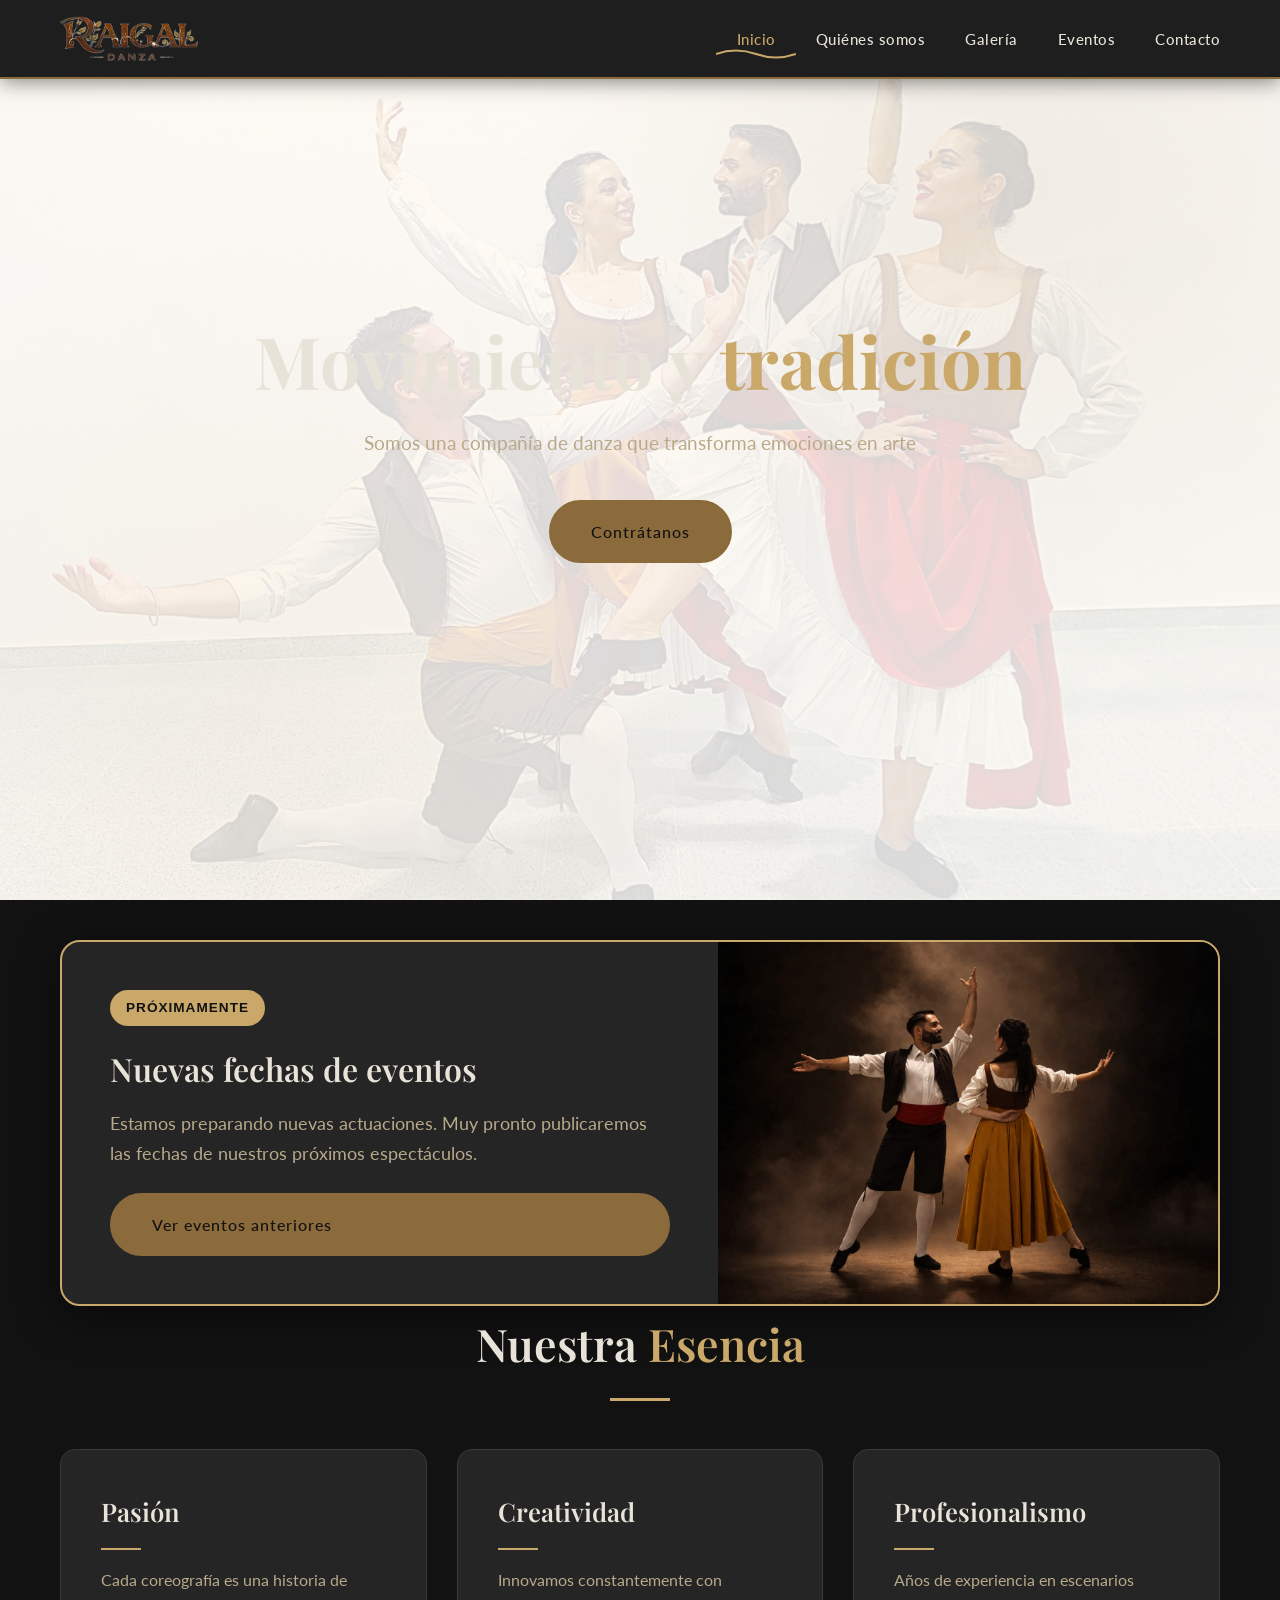
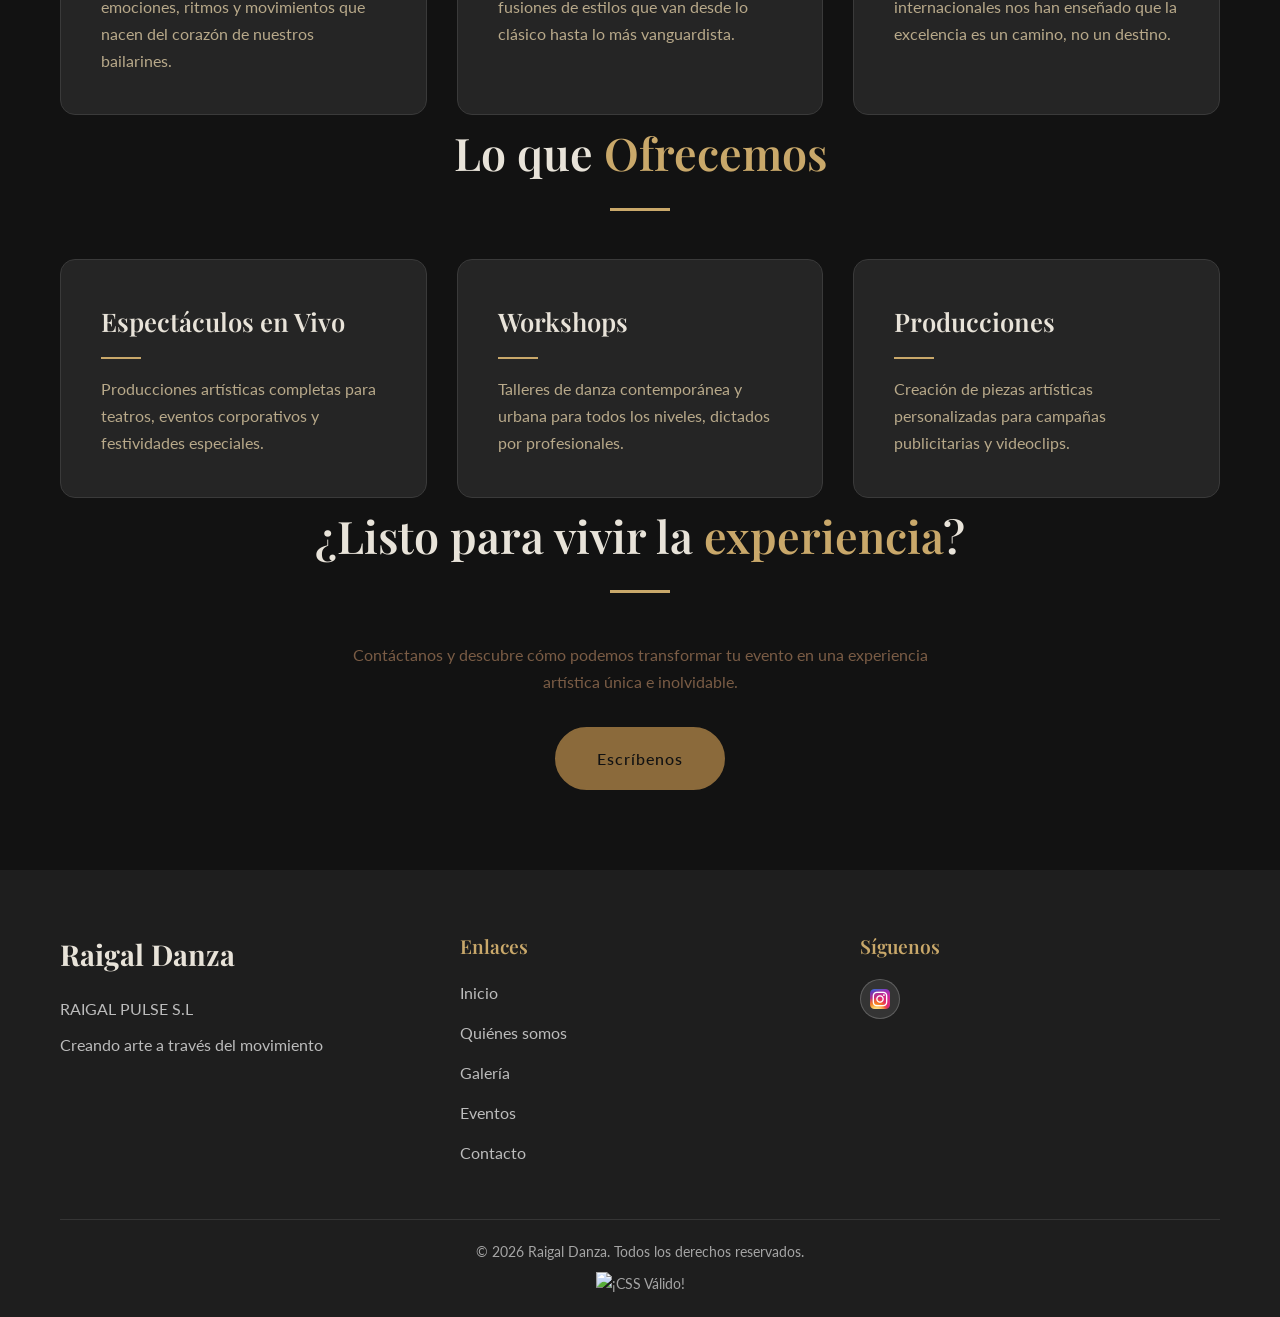
==== commit bfd75d8f: "Change background image from fondo.png to fondo.jpg" ====
--- a/index.html
+++ b/index.html
@@ -69,7 +69,7 @@
         </div>
     </nav>
 
-    <section class="hero" style="height: 100vh; background: linear-gradient(rgba(255, 255, 255, 0.85), rgba(255, 255, 255, 0.85)), url('images/main/fondo.png') center/cover no-repeat;">
+    <section class="hero" style="height: 100vh; background: linear-gradient(rgba(255, 255, 255, 0.85), rgba(255, 255, 255, 0.85)), url('images/main/fondo.jpg') center/cover no-repeat;">
         <div class="hero-content">
             <h1>Movimiento y <span>tradición</span></h1>
             <p>Somos una compañía de danza que transforma emociones en arte</p>
